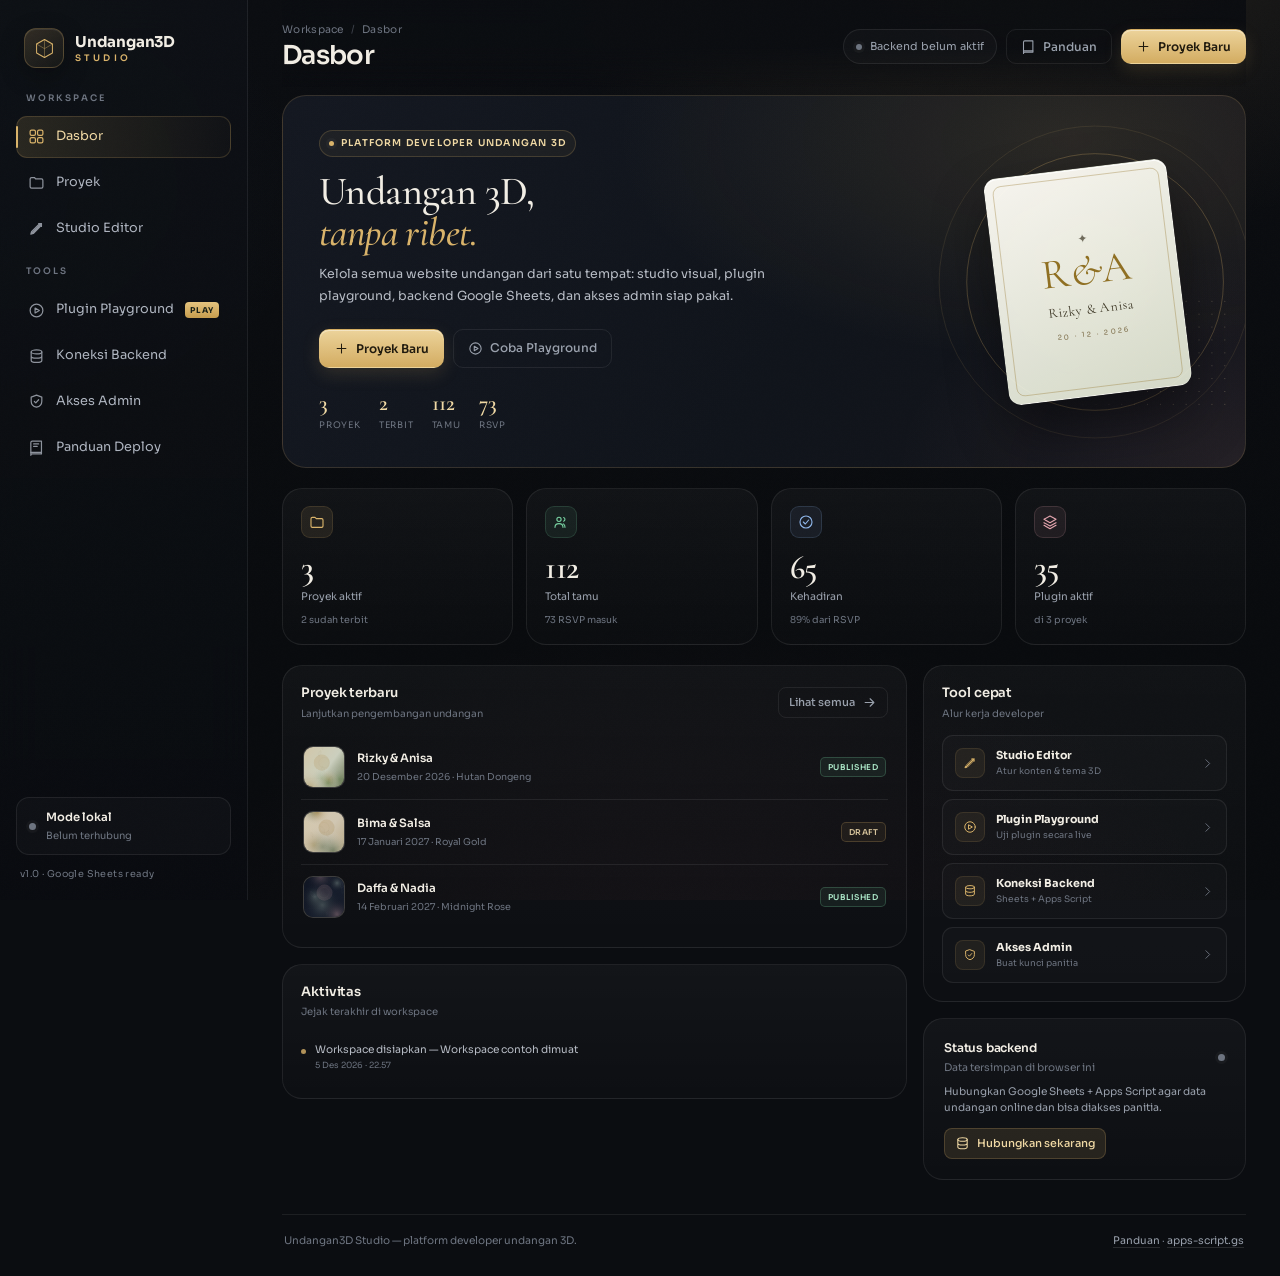
==== index.html @ 58009b36 "Add files via upload" ====
<!DOCTYPE html>
<html lang="id">
<head>
<meta charset="UTF-8">
<meta name="viewport" content="width=device-width,initial-scale=1">
<title>Undangan3D Studio — Platform Developer Undangan 3D</title>
<meta name="description" content="Platform CRUD website undangan 3D: studio editor, plugin playground, konektor Google Sheets + Apps Script, dan generator akses admin.">
<meta name="theme-color" content="#0b0d11">
<link rel="icon" href="data:image/svg+xml,<svg xmlns='http://www.w3.org/2000/svg' viewBox='0 0 100 100'><rect width='100' height='100' rx='24' fill='%230b0d11'/><path d='M50 18l26 15v34L50 82 24 67V33z' fill='none' stroke='%23d9b36a' stroke-width='3'/><path d='M50 18v64M24 33l26 16 26-16' fill='none' stroke='%23d9b36a' stroke-width='2' opacity='.6'/></svg>">
<link rel="preconnect" href="https://fonts.googleapis.com">
<link rel="preconnect" href="https://fonts.gstatic.com" crossorigin>
<link href="https://fonts.googleapis.com/css2?family=Sora:wght@300;400;500;600;700&family=Cormorant+Garamond:ital,wght@0,500;0,600;1,500&display=swap" rel="stylesheet">
<link rel="stylesheet" href="assets/platform.css">
</head>
<body>
<div class="grain" aria-hidden="true"></div>
<div class="shell">
  <aside class="sidebar" id="sidebar">
    <a class="brand" href="#/dashboard" aria-label="Undangan3D Studio">
      <span class="brand-mark">
        <svg viewBox="0 0 32 32" fill="none" aria-hidden="true">
          <path d="M16 3.5l11 6.3v12.4L16 28.5 5 22.2V9.8z" stroke="currentColor" stroke-width="1.4"/>
          <path d="M16 3.5v25M5 9.8l11 6.4 11-6.4" stroke="currentColor" stroke-width="1" opacity=".55"/>
        </svg>
      </span>
      <span class="brand-txt"><b>Undangan3D</b><small>STUDIO</small></span>
    </a>

    <nav class="nav" aria-label="Navigasi utama">
      <p class="nav-label">Workspace</p>
      <a class="nav-link" href="#/dashboard" data-nav="dashboard">
        <svg viewBox="0 0 24 24"><rect x="3" y="3" width="7.5" height="7.5" rx="2"/><rect x="13.5" y="3" width="7.5" height="7.5" rx="2"/><rect x="3" y="13.5" width="7.5" height="7.5" rx="2"/><rect x="13.5" y="13.5" width="7.5" height="7.5" rx="2"/></svg>
        <span>Dasbor</span>
      </a>
      <a class="nav-link" href="#/projects" data-nav="projects">
        <svg viewBox="0 0 24 24"><path d="M3 7a2 2 0 0 1 2-2h4l2 2h8a2 2 0 0 1 2 2v9a2 2 0 0 1-2 2H5a2 2 0 0 1-2-2z"/></svg>
        <span>Proyek</span>
      </a>
      <a class="nav-link" href="#/studio" data-nav="studio">
        <svg viewBox="0 0 24 24"><path d="M5 19L19 5M15 5h4v4M4 20l3.5-1 11-11-2.5-2.5-11 11z"/></svg>
        <span>Studio Editor</span>
      </a>

      <p class="nav-label">Tools</p>
      <a class="nav-link" href="#/playground" data-nav="playground">
        <svg viewBox="0 0 24 24"><circle cx="12" cy="12" r="9"/><path d="M10 8.5l6 3.5-6 3.5z"/></svg>
        <span>Plugin Playground</span>
        <em class="nav-badge">PLAY</em>
      </a>
      <a class="nav-link" href="#/connector" data-nav="connector">
        <svg viewBox="0 0 24 24"><ellipse cx="12" cy="5.5" rx="7.5" ry="2.8"/><path d="M4.5 5.5v6c0 1.6 3.4 2.8 7.5 2.8s7.5-1.2 7.5-2.8v-6M4.5 11.5v6c0 1.6 3.4 2.8 7.5 2.8s7.5-1.2 7.5-2.8v-6"/></svg>
        <span>Koneksi Backend</span>
      </a>
      <a class="nav-link" href="#/admins" data-nav="admins">
        <svg viewBox="0 0 24 24"><path d="M12 3l7.5 2.8v5.7c0 4.6-3.2 7.5-7.5 8.5-4.3-1-7.5-3.9-7.5-8.5V5.8z"/><path d="M9 12l2 2 4-4.5"/></svg>
        <span>Akses Admin</span>
      </a>
      <a class="nav-link" href="#/guide" data-nav="guide">
        <svg viewBox="0 0 24 24"><path d="M4 5a2 2 0 0 1 2-2h13v18H6a2 2 0 0 0-2 2z"/><path d="M4 19h15M8 7h7M8 10.5h5"/></svg>
        <span>Panduan Deploy</span>
      </a>
    </nav>

    <div class="sidebar-foot">
      <div class="backend-mini" id="backendMini">
        <span class="dot" id="backendDot"></span>
        <div><b id="backendMiniTitle">Mode lokal</b><small id="backendMiniSub">Belum terhubung</small></div>
      </div>
      <p class="foot-note">v1.0 · Google Sheets ready</p>
    </div>
  </aside>

  <div class="drawer-scrim" id="scrim" aria-hidden="true"></div>

  <main class="main">
    <header class="topbar">
      <div class="topbar-left">
        <button class="icon-btn menu-btn" id="menuBtn" aria-label="Buka menu">
          <svg viewBox="0 0 24 24"><path d="M4 7h16M4 12h16M4 17h16"/></svg>
        </button>
        <div>
          <div class="crumb"><span id="crumb">Workspace</span><span class="crumb-sep">/</span><span id="crumb2">Dasbor</span></div>
          <h1 id="pageTitle">Dasbor</h1>
        </div>
      </div>
      <div class="topbar-right">
        <a class="status-chip" id="backendChip" href="#/connector">
          <span class="dot"></span><span id="backendChipText">Backend belum aktif</span>
        </a>
        <button class="btn btn-ghost hide-sm" data-act="go-guide">
          <svg viewBox="0 0 24 24"><path d="M4 5a2 2 0 0 1 2-2h13v18H6a2 2 0 0 0-2 2z"/><path d="M4 19h15"/></svg>
          Panduan
        </button>
        <button class="btn btn-primary" data-act="new-project">
          <svg viewBox="0 0 24 24"><path d="M12 5v14M5 12h14"/></svg>
          Proyek Baru
        </button>
      </div>
    </header>

    <div id="view" class="view" aria-live="polite"></div>

    <footer class="main-foot">
      <span>Undangan3D Studio — platform developer undangan 3D.</span>
      <span><a href="#/guide">Panduan</a> · <a href="apps-script.gs" download>apps-script.gs</a></span>
    </footer>
  </main>
</div>

<div id="modalRoot"></div>
<div id="toastRoot" class="toast-root" aria-live="assertive"></div>
<input type="file" id="importFile" accept="application/json,.json" hidden>

<script src="assets/themes.js"></script>
<script src="assets/plugins.js"></script>
<script src="assets/seed.js"></script>
<script src="assets/store.js"></script>
<script src="assets/platform.js"></script>
</body>
</html>
---- assets/platform.css ----
/* Undangan3D Studio — antarmuka platform */
:root {
  --bg: #0b0d11;
  --bg-soft: #0e1116;
  --panel: #11141b;
  --panel-2: #151922;
  --panel-3: #1a1f29;
  --line: rgba(255, 255, 255, .075);
  --line-2: rgba(255, 255, 255, .14);
  --text: #f1ede4;
  --muted: #99a0ac;
  --muted-2: #6d7480;
  --gold: #d9b36a;
  --gold-2: #f0d9a4;
  --gold-soft: rgba(217, 179, 106, .12);
  --green: #77d0a0;
  --rose: #e3a3ad;
  --danger: #ef8484;
  --blue: #8db4e8;
  --radius: 20px;
  --sans: 'Sora', system-ui, -apple-system, 'Segoe UI', sans-serif;
  --serif: 'Cormorant Garamond', Georgia, 'Times New Roman', serif;
}
* { box-sizing: border-box; }
html { scroll-behavior: smooth; }
body {
  margin: 0; min-height: 100vh; background: var(--bg); color: var(--text);
  font-family: var(--sans); font-size: 13.5px; line-height: 1.55;
  -webkit-font-smoothing: antialiased; overflow-x: hidden;
}
body::before {
  content: ''; position: fixed; inset: 0; z-index: -2; pointer-events: none;
  background:
    radial-gradient(900px 520px at 82% -8%, rgba(217, 179, 106, .11), transparent 60%),
    radial-gradient(760px 480px at -8% 22%, rgba(94, 132, 178, .08), transparent 55%),
    radial-gradient(900px 620px at 55% 110%, rgba(154, 84, 104, .07), transparent 60%),
    linear-gradient(180deg, #0b0d11, #090b0e 70%);
}
.grain {
  position: fixed; inset: 0; z-index: 50; pointer-events: none; opacity: .032;
  background-image: url("data:image/svg+xml,%3Csvg xmlns='http://www.w3.org/2000/svg' width='140' height='140'%3E%3Cfilter id='n'%3E%3CfeTurbulence type='fractalNoise' baseFrequency='.85' numOctaves='3'/%3E%3C/filter%3E%3Crect width='140' height='140' filter='url(%23n)' opacity='.55'/%3E%3C/svg%3E");
  mix-blend-mode: overlay;
}
a { color: inherit; text-decoration: none; }
button, input, select, textarea { font-family: inherit; }
button { cursor: pointer; }
svg { width: 18px; height: 18px; fill: none; stroke: currentColor; stroke-width: 1.7; stroke-linecap: round; stroke-linejoin: round; flex: none; }
::selection { background: rgba(217, 179, 106, .28); }

/* ---------- Shell ---------- */
.shell { display: grid; grid-template-columns: 248px minmax(0, 1fr); min-height: 100vh; }
.sidebar {
  position: sticky; top: 0; height: 100vh; display: flex; flex-direction: column; gap: 22px;
  padding: 24px 16px 18px; border-right: 1px solid var(--line);
  background: linear-gradient(180deg, rgba(14, 17, 22, .86), rgba(10, 12, 16, .92));
  backdrop-filter: blur(22px); z-index: 45;
}
.brand { display: flex; align-items: center; gap: 11px; padding: 4px 8px 2px; }
.brand-mark {
  width: 40px; height: 40px; border-radius: 12px; display: grid; place-items: center; color: var(--gold);
  background: linear-gradient(145deg, rgba(217, 179, 106, .18), rgba(217, 179, 106, .04));
  border: 1px solid rgba(217, 179, 106, .26);
  box-shadow: inset 0 1px 0 rgba(255, 255, 255, .08), 0 8px 24px rgba(0, 0, 0, .28);
}
.brand-mark svg { width: 23px; height: 23px; }
.brand-txt { display: flex; flex-direction: column; line-height: 1; }
.brand-txt b { font-size: 15px; letter-spacing: -.2px; }
.brand-txt small { color: var(--gold); font-size: 9px; letter-spacing: 3.4px; margin-top: 5px; font-weight: 600; }
.nav { display: flex; flex-direction: column; gap: 4px; }
.nav-label { margin: 12px 10px 6px; font-size: 9px; letter-spacing: 2px; text-transform: uppercase; color: var(--muted-2); font-weight: 600; }
.nav-label:first-child { margin-top: 0; }
.nav-link {
  position: relative; display: flex; align-items: center; gap: 11px; padding: 10px 11px;
  border-radius: 11px; border: 1px solid transparent; color: #aeb4bf; font-size: 12.8px;
  transition: background .18s, color .18s, border-color .18s; white-space: nowrap;
}
.nav-link svg { width: 17px; height: 17px; opacity: .8; }
.nav-link:hover { background: rgba(255, 255, 255, .04); color: var(--text); }
.nav-link.active {
  background: linear-gradient(90deg, rgba(217, 179, 106, .14), rgba(217, 179, 106, .025));
  border-color: rgba(217, 179, 106, .18); color: var(--gold-2);
}
.nav-link.active::before {
  content: ''; position: absolute; left: -1px; top: 22%; height: 56%; width: 2px;
  background: var(--gold); border-radius: 2px;
}
.nav-link.active svg { opacity: 1; color: var(--gold); }
.nav-badge {
  margin-left: auto; font-style: normal; font-size: 8px; letter-spacing: 1.2px; font-weight: 700;
  color: #192016; background: linear-gradient(180deg, #e5c47e, #c69c4d); border-radius: 4px; padding: 2px 5px;
}
.sidebar-foot { margin-top: auto; display: flex; flex-direction: column; gap: 12px; }
.backend-mini {
  display: flex; align-items: center; gap: 10px; padding: 11px 12px; border-radius: 13px;
  border: 1px solid var(--line); background: rgba(255, 255, 255, .022);
}
.backend-mini b { display: block; font-size: 11.5px; font-weight: 600; }
.backend-mini small { display: block; color: var(--muted-2); font-size: 10px; margin-top: 1px; }
.dot { width: 7px; height: 7px; border-radius: 50%; background: var(--muted-2); box-shadow: 0 0 0 3px rgba(255, 255, 255, .03); flex: none; }
.dot.on { background: var(--green); box-shadow: 0 0 0 3px rgba(119, 208, 160, .12), 0 0 10px rgba(119, 208, 160, .5); }
.foot-note { margin: 0 4px; color: var(--muted-2); font-size: 9.5px; letter-spacing: .4px; }

.main { min-width: 0; padding: 0 34px; display: flex; flex-direction: column; }
.topbar {
  position: sticky; top: 0; z-index: 35; display: flex; align-items: center; justify-content: space-between; gap: 20px;
  padding: 22px 0 16px; background: linear-gradient(180deg, rgba(11, 13, 17, .92) 55%, rgba(11, 13, 17, 0));
  backdrop-filter: blur(14px); margin-bottom: 8px;
}
.topbar-left { display: flex; align-items: center; gap: 14px; min-width: 0; }
.crumb { display: flex; align-items: center; gap: 7px; color: var(--muted-2); font-size: 10.5px; letter-spacing: .3px; }
.crumb-sep { opacity: .5; }
.topbar h1 { margin: 3px 0 0; font-size: 26px; letter-spacing: -.7px; font-weight: 600; line-height: 1.15; }
.topbar-right { display: flex; align-items: center; gap: 9px; flex: none; }
.menu-btn { display: none !important; }
.view { width: 100%; max-width: 1440px; margin: 0 auto; flex: 1; animation: fadeUp .32s ease both; }
.main-foot {
  max-width: 1440px; width: 100%; margin: 34px auto 0; padding: 18px 2px 26px;
  display: flex; align-items: center; justify-content: space-between; gap: 14px;
  border-top: 1px solid var(--line); color: var(--muted-2); font-size: 10.5px;
}
.main-foot a { color: var(--muted); border-bottom: 1px solid rgba(255, 255, 255, .12); }
.main-foot a:hover { color: var(--gold); }
.drawer-scrim { display: none; }

/* ---------- Buttons & bits ---------- */
.btn {
  display: inline-flex; align-items: center; justify-content: center; gap: 7px;
  padding: 9px 14px; border-radius: 10px; border: 1px solid var(--line-2);
  background: rgba(255, 255, 255, .035); color: var(--text); font-size: 12px; font-weight: 500;
  transition: transform .16s, background .16s, border-color .16s, opacity .16s; white-space: nowrap;
}
.btn svg { width: 15px; height: 15px; }
.btn:hover { background: rgba(255, 255, 255, .07); border-color: rgba(255, 255, 255, .2); }
.btn:active { transform: translateY(1px); }
.btn:disabled { opacity: .5; pointer-events: none; }
.btn-primary {
  background: linear-gradient(180deg, #ecd39a, #d3ac61); color: #201a0e; border-color: transparent;
  font-weight: 600; box-shadow: 0 6px 18px rgba(211, 172, 97, .16), inset 0 1px 0 rgba(255, 255, 255, .4);
}
.btn-primary:hover { background: linear-gradient(180deg, #f4dfab, #ddb76c); border-color: transparent; }
.btn-ghost { background: transparent; border-color: var(--line); color: var(--muted); }
.btn-ghost:hover { color: var(--text); }
.btn-soft { background: var(--gold-soft); border-color: rgba(217, 179, 106, .22); color: var(--gold-2); }
.btn-soft:hover { background: rgba(217, 179, 106, .18); border-color: rgba(217, 179, 106, .35); }
.btn-danger { background: rgba(239, 132, 132, .08); border-color: rgba(239, 132, 132, .22); color: #f2a4a4; }
.btn-danger:hover { background: rgba(239, 132, 132, .15); }
.btn-sm { padding: 6px 10px; font-size: 11px; border-radius: 8px; }
.icon-btn {
  width: 34px; height: 34px; display: inline-grid; place-items: center; border-radius: 9px;
  background: rgba(255, 255, 255, .03); border: 1px solid var(--line); color: var(--muted); transition: .16s;
}
.icon-btn:hover { color: var(--text); background: rgba(255, 255, 255, .07); }
.icon-btn.danger:hover { color: var(--danger); border-color: rgba(239, 132, 132, .3); background: rgba(239, 132, 132, .08); }
.status-chip {
  display: inline-flex; align-items: center; gap: 8px; padding: 8px 12px; border-radius: 999px;
  border: 1px solid var(--line); background: rgba(255, 255, 255, .025); color: var(--muted); font-size: 11px;
}
.status-chip:hover { border-color: var(--line-2); color: var(--text); }
.status-chip .dot { width: 6px; height: 6px; }
.status-chip.on { color: #b9e7cf; border-color: rgba(119, 208, 160, .22); background: rgba(119, 208, 160, .06); }
.status-chip.on .dot { background: var(--green); box-shadow: 0 0 8px rgba(119, 208, 160, .6); }
.badge {
  display: inline-flex; align-items: center; gap: 4px; padding: 3px 7px; border-radius: 5px;
  font-size: 9px; font-weight: 600; letter-spacing: .5px; text-transform: uppercase;
  border: 1px solid var(--line); color: var(--muted); background: rgba(255, 255, 255, .025);
}
.badge.live { color: #a9e4c5; border-color: rgba(119, 208, 160, .24); background: rgba(119, 208, 160, .08); }
.badge.draft { color: #d6c39b; border-color: rgba(217, 179, 106, .22); background: rgba(217, 179, 106, .07); }
.badge.rose { color: #f0c2c9; border-color: rgba(227, 163, 173, .24); background: rgba(227, 163, 173, .08); }
.badge.demo { color: #b9cbe4; border-color: rgba(141, 180, 232, .22); background: rgba(141, 180, 232, .08); }
.chip {
  display: inline-flex; align-items: center; gap: 5px; padding: 4px 8px; border-radius: 6px;
  background: rgba(255, 255, 255, .035); border: 1px solid var(--line); color: var(--muted); font-size: 9.5px;
}
.chip svg { width: 11px; height: 11px; }
.chip.on { color: var(--gold-2); border-color: rgba(217, 179, 106, .2); background: rgba(217, 179, 106, .07); }
.muted { color: var(--muted); }
.tiny { font-size: 10.5px; }
.mono { font-family: ui-monospace, 'Cascadia Code', Consolas, monospace; }
.spacer { flex: 1; }

.card {
  background: linear-gradient(180deg, rgba(255, 255, 255, .034), rgba(255, 255, 255, .012));
  border: 1px solid var(--line); border-radius: var(--radius);
}
.card-pad { padding: 20px; }
.callout {
  display: flex; gap: 11px; padding: 13px 14px; border-radius: 12px; font-size: 11.5px; line-height: 1.6;
  border: 1px solid rgba(217, 179, 106, .16); background: rgba(217, 179, 106, .055); color: #cdbd9b;
}
.callout svg { width: 16px; height: 16px; color: var(--gold); margin-top: 1px; }
.callout.blue { border-color: rgba(141, 180, 232, .18); background: rgba(141, 180, 232, .06); color: #b9cbe4; }
.callout.blue svg { color: var(--blue); }
.callout.danger { border-color: rgba(239, 132, 132, .2); background: rgba(239, 132, 132, .06); color: #e8b5b5; }
.callout.danger svg { color: var(--danger); }
.sec-title { display: flex; align-items: center; justify-content: space-between; gap: 14px; margin: 0 0 14px; }
.sec-title h2 { margin: 0; font-size: 15px; letter-spacing: -.2px; font-weight: 600; }
.sec-title p { margin: 2px 0 0; color: var(--muted-2); font-size: 10.5px; }
.sec-title .btn { flex: none; }

/* ---------- Dashboard ---------- */
.dash { display: flex; flex-direction: column; gap: 20px; }
.hero {
  position: relative; overflow: hidden; border-radius: 24px; border: 1px solid rgba(217, 179, 106, .17);
  background:
    radial-gradient(700px 340px at 82% 12%, rgba(217, 179, 106, .13), transparent 65%),
    radial-gradient(500px 300px at 100% 100%, rgba(227, 163, 173, .08), transparent 70%),
    linear-gradient(120deg, #141821 0%, #10141b 55%, #13141a 100%);
  padding: 34px 36px; min-height: 240px; display: flex; align-items: center;
}
.hero-copy { position: relative; z-index: 3; max-width: 570px; }
.hero-kicker {
  display: inline-flex; align-items: center; gap: 7px; margin-bottom: 14px; padding: 5px 9px;
  border-radius: 999px; border: 1px solid rgba(217, 179, 106, .2); background: rgba(217, 179, 106, .06);
  color: var(--gold-2); font-size: 9.5px; letter-spacing: 1.2px; text-transform: uppercase; font-weight: 600;
}
.hero-kicker .dot { width: 5px; height: 5px; background: var(--gold); }
.hero h2 { margin: 0; font-family: var(--serif); font-weight: 500; font-size: 46px; line-height: 1.02; letter-spacing: -.6px; }
.hero h2 em { color: var(--gold); font-style: italic; }
.hero p { margin: 12px 0 0; max-width: 470px; color: #b7bcc5; font-size: 12.5px; line-height: 1.7; }
.hero-actions { display: flex; gap: 9px; margin-top: 22px; flex-wrap: wrap; }
.hero-stats { display: flex; gap: 18px; margin-top: 24px; flex-wrap: wrap; }
.hero-stat b { font-family: var(--serif); font-size: 22px; color: var(--gold-2); font-weight: 600; line-height: 1; }
.hero-stat span { display: block; color: var(--muted-2); font-size: 9px; letter-spacing: .8px; text-transform: uppercase; margin-top: 3px; }
.hero-art { position: absolute; right: 24px; top: 50%; transform: translateY(-50%); width: 390px; height: 300px; z-index: 1; }
.hero-card {
  position: absolute; right: 54px; top: 26px; width: 200px; height: 248px; border-radius: 14px;
  border: 1px solid rgba(255, 255, 255, .16); background: linear-gradient(160deg, rgba(255, 253, 247, .96), rgba(233, 238, 218, .9));
  box-shadow: 0 30px 60px rgba(0, 0, 0, .45), inset 0 1px 0 #fff; transform: rotate(-7deg);
  display: flex; flex-direction: column; align-items: center; justify-content: center; color: #3a3422; overflow: hidden;
}
.hero-card::before {
  content: ''; position: absolute; inset: 8px; border: 1px solid rgba(143, 111, 34, .35); border-radius: 9px;
}
.hero-card .hc-mono { font-family: var(--serif); font-size: 46px; line-height: 1; color: #8f6f22; }
.hero-card .hc-names { font-family: var(--serif); font-size: 15px; margin-top: 8px; letter-spacing: .5px; }
.hero-card .hc-date { font-size: 7.5px; letter-spacing: 2px; margin-top: 10px; text-transform: uppercase; color: #7a6a45; }
.hero-card .hc-leaf { font-size: 13px; margin-top: 6px; opacity: .7; }
.hero-ring {
  position: absolute; border-radius: 50%; border: 1px solid rgba(217, 179, 106, .3);
  width: 280px; height: 280px; right: 6px; top: 10px;
}
.hero-ring.r2 { width: 340px; height: 340px; right: -24px; top: -20px; border-color: rgba(217, 179, 106, .12); }
.hero-glow { position: absolute; width: 230px; height: 230px; border-radius: 50%; right: 40px; top: 20px; background: radial-gradient(circle, rgba(217, 179, 106, .22), transparent 65%); filter: blur(12px); }
.hero-dots { position: absolute; right: 0; bottom: 16px; width: 180px; height: 120px; opacity: .32; background-image: radial-gradient(rgba(255, 231, 180, .8) 1px, transparent 1px); background-size: 14px 14px; mask-image: linear-gradient(90deg, transparent, #000); }

.stat-grid { display: grid; grid-template-columns: repeat(4, minmax(0, 1fr)); gap: 13px; }
.stat-card { padding: 17px 18px; position: relative; overflow: hidden; }
.stat-icon { width: 32px; height: 32px; border-radius: 9px; display: grid; place-items: center; margin-bottom: 13px; background: rgba(217, 179, 106, .1); color: var(--gold); border: 1px solid rgba(217, 179, 106, .14); }
.stat-icon.green { background: rgba(119, 208, 160, .08); color: var(--green); border-color: rgba(119, 208, 160, .16); }
.stat-icon.rose { background: rgba(227, 163, 173, .08); color: var(--rose); border-color: rgba(227, 163, 173, .16); }
.stat-icon.blue { background: rgba(141, 180, 232, .08); color: var(--blue); border-color: rgba(141, 180, 232, .16); }
.stat-icon svg { width: 16px; height: 16px; }
.stat-value { font-family: var(--serif); font-size: 33px; font-weight: 600; line-height: 1; letter-spacing: -.5px; }
.stat-label { color: var(--muted); font-size: 10.5px; margin-top: 5px; }
.stat-sub { color: var(--muted-2); font-size: 9.5px; margin-top: 7px; display: flex; align-items: center; gap: 4px; }
.stat-sub b { color: var(--green); font-weight: 600; }
.dash-grid { display: grid; grid-template-columns: minmax(0, 1.55fr) minmax(0, .8fr); gap: 16px; align-items: start; }
.dash-col { display: flex; flex-direction: column; gap: 16px; min-width: 0; }
.panel-head { display: flex; align-items: center; justify-content: space-between; gap: 12px; padding: 17px 18px 0; }
.panel-head h3 { margin: 0; font-size: 13px; font-weight: 600; letter-spacing: -.1px; }
.panel-head p { margin: 2px 0 0; font-size: 10px; color: var(--muted-2); }
.panel-body { padding: 14px 18px 18px; }
.recent-list { display: flex; flex-direction: column; }
.recent-row { display: flex; align-items: center; gap: 12px; padding: 11px 2px; border-bottom: 1px solid var(--line); }
.recent-row:last-child { border-bottom: 0; }
.recent-thumb { width: 42px; height: 42px; border-radius: 10px; flex: none; background: var(--thumb, #222); position: relative; overflow: hidden; border: 1px solid rgba(255, 255, 255, .12); }
.recent-thumb img { width: 100%; height: 100%; object-fit: cover; opacity: .85; }
.recent-main { min-width: 0; flex: 1; }
.recent-main b { display: block; font-size: 11.5px; font-weight: 600; white-space: nowrap; overflow: hidden; text-overflow: ellipsis; }
.recent-main small { display: block; color: var(--muted-2); font-size: 9.5px; margin-top: 2px; }
.recent-meta { display: flex; align-items: center; gap: 7px; flex: none; }
.recent-meta .badge { font-size: 8px; }
.tool-list { display: flex; flex-direction: column; gap: 8px; }
.tool-item { display: flex; align-items: center; gap: 11px; padding: 11px 12px; border-radius: 11px; border: 1px solid var(--line); background: rgba(255, 255, 255, .018); transition: .16s; }
.tool-item:hover { background: rgba(255, 255, 255, .04); border-color: var(--line-2); transform: translateX(2px); }
.tool-icon { width: 30px; height: 30px; border-radius: 8px; display: grid; place-items: center; color: var(--gold); background: rgba(217, 179, 106, .08); border: 1px solid rgba(217, 179, 106, .12); }
.tool-icon svg { width: 14px; height: 14px; }
.tool-item div { flex: 1; min-width: 0; }
.tool-item b { display: block; font-size: 11px; }
.tool-item small { display: block; color: var(--muted-2); font-size: 9px; margin-top: 1px; }
.tool-item > svg { width: 13px; height: 13px; color: var(--muted-2); }
.activity { display: flex; flex-direction: column; gap: 0; }
.act-row { display: flex; gap: 9px; padding: 8px 0; border-bottom: 1px dashed var(--line); }
.act-row:last-child { border-bottom: 0; }
.act-dot { width: 5px; height: 5px; border-radius: 50%; background: var(--gold); margin-top: 7px; flex: none; opacity: .8; }
.act-row p { margin: 0; font-size: 10.5px; color: #b7bcc5; line-height: 1.45; }
.act-row time { display: block; color: var(--muted-2); font-size: 8.5px; margin-top: 2px; }

/* ---------- Projects ---------- */
.projects-head { display: flex; align-items: flex-end; justify-content: space-between; gap: 18px; margin-bottom: 18px; flex-wrap: wrap; }
.projects-head h2 { margin: 0; font-family: var(--serif); font-size: 30px; font-weight: 500; letter-spacing: -.3px; }
.projects-head p { margin: 3px 0 0; color: var(--muted); font-size: 11px; }
.projects-tools { display: flex; align-items: center; gap: 8px; flex-wrap: wrap; }
.search { position: relative; }
.search svg { position: absolute; left: 11px; top: 50%; transform: translateY(-50%); width: 14px; height: 14px; color: var(--muted-2); }
.search input { width: 210px; padding-left: 33px; }
.seg {
  display: inline-flex; padding: 3px; border-radius: 9px; border: 1px solid var(--line);
  background: rgba(255, 255, 255, .025); gap: 2px;
}
.seg button {
  padding: 6px 10px; border: 0; background: transparent; color: var(--muted); border-radius: 6px;
  font-size: 10px; font-weight: 500; transition: .15s;
}
.seg button:hover { color: var(--text); }
.seg button.active { background: rgba(255, 255, 255, .09); color: var(--text); box-shadow: 0 1px 4px rgba(0, 0, 0, .2); }
.projects-grid { display: grid; grid-template-columns: repeat(3, minmax(0, 1fr)); gap: 15px; }
.project-card { overflow: hidden; display: flex; flex-direction: column; transition: transform .2s, border-color .2s; }
.project-card:hover { transform: translateY(-3px); border-color: rgba(255, 255, 255, .15); }
.pc-visual { height: 152px; position: relative; overflow: hidden; background: var(--p-bg, #1a1d24); }
.pc-visual img { width: 100%; height: 100%; object-fit: cover; opacity: .82; transition: transform .5s; }
.project-card:hover .pc-visual img { transform: scale(1.04); }
.pc-visual::after {
  content: ''; position: absolute; inset: 0;
  background: linear-gradient(180deg, rgba(10, 12, 16, .05) 0%, rgba(10, 12, 16, .2) 55%, rgba(10, 12, 16, .78) 100%);
}
.pc-status { position: absolute; top: 11px; left: 11px; z-index: 2; backdrop-filter: blur(8px); }
.pc-theme { position: absolute; top: 11px; right: 11px; z-index: 2; display: flex; gap: 4px; }
.pc-theme span { width: 11px; height: 11px; border-radius: 50%; border: 1px solid rgba(255, 255, 255, .45); }
.pc-mono {
  position: absolute; z-index: 2; left: 16px; bottom: 13px; font-family: var(--serif); font-size: 26px;
  font-weight: 600; color: #fff8e8; letter-spacing: 1px; text-shadow: 0 2px 18px rgba(0, 0, 0, .6);
}
.pc-mono em { font-size: 16px; opacity: .7; margin: 0 3px; }
.pc-date { position: absolute; z-index: 2; right: 13px; bottom: 15px; font-size: 8.5px; letter-spacing: 1.4px; text-transform: uppercase; color: rgba(255, 248, 232, .8); }
.pc-body { padding: 14px 16px 15px; display: flex; flex-direction: column; gap: 11px; flex: 1; }
.pc-title { margin: 0; font-size: 13px; font-weight: 600; letter-spacing: -.1px; }
.pc-slug { display: block; margin-top: 2px; color: var(--muted-2); font-size: 9.5px; font-family: ui-monospace, Consolas, monospace; }
.pc-stats { display: flex; gap: 13px; padding: 9px 0; border-top: 1px solid var(--line); border-bottom: 1px solid var(--line); }
.pc-stat b { display: block; font-size: 12px; font-weight: 600; }
.pc-stat span { display: block; color: var(--muted-2); font-size: 8.5px; margin-top: 1px; }
.pc-plugins { display: flex; gap: 4px; flex-wrap: wrap; min-height: 20px; }
.pc-plugins .chip { font-size: 8.5px; padding: 3px 6px; }
.pc-actions { display: flex; align-items: center; gap: 5px; margin-top: auto; }
.pc-actions .btn { flex: 1; }
.empty-state { padding: 46px 24px; text-align: center; border: 1px dashed var(--line-2); border-radius: 18px; }
.empty-state .es-icon { width: 52px; height: 52px; border-radius: 15px; display: grid; place-items: center; margin: 0 auto 14px; background: rgba(217, 179, 106, .08); color: var(--gold); border: 1px solid rgba(217, 179, 106, .16); }
.empty-state .es-icon svg { width: 23px; height: 23px; }
.empty-state h3 { margin: 0 0 5px; font-size: 15px; }
.empty-state p { margin: 0 auto 16px; color: var(--muted); font-size: 11px; max-width: 380px; }

/* ---------- Studio ---------- */
.studio-head { display: flex; align-items: center; gap: 14px; margin-bottom: 16px; flex-wrap: wrap; }
.studio-head .sh-main { flex: 1; min-width: 220px; }
.studio-head h2 { margin: 0; font-family: var(--serif); font-size: 28px; font-weight: 500; line-height: 1.1; }
.studio-head p { margin: 3px 0 0; color: var(--muted); font-size: 10.5px; }
.studio-head .btn-group { display: flex; gap: 7px; flex-wrap: wrap; }
.studio-grid { display: grid; grid-template-columns: minmax(0, 1fr) 430px; gap: 18px; align-items: start; }
.studio-form { display: flex; flex-direction: column; gap: 14px; min-width: 0; }
.studio-side { position: sticky; top: 88px; display: flex; flex-direction: column; gap: 14px; }
.form-card { overflow: hidden; }
.fc-head { display: flex; align-items: center; gap: 11px; padding: 15px 18px; border-bottom: 1px solid var(--line); background: rgba(255, 255, 255, .015); }
.fc-num {
  width: 25px; height: 25px; border-radius: 7px; display: grid; place-items: center; flex: none;
  font-size: 10px; font-weight: 600; color: var(--gold); background: rgba(217, 179, 106, .08);
  border: 1px solid rgba(217, 179, 106, .16);
}
.fc-head h3 { margin: 0; font-size: 12.5px; font-weight: 600; }
.fc-head p { margin: 1px 0 0; font-size: 9.5px; color: var(--muted-2); }
.fc-head .chip { margin-left: auto; }
.fc-body { padding: 17px 18px 19px; display: flex; flex-direction: column; gap: 15px; }
.fgrid { display: grid; grid-template-columns: repeat(2, minmax(0, 1fr)); gap: 12px; }
.fgrid.three { grid-template-columns: repeat(3, minmax(0, 1fr)); }
.fgrid .full { grid-column: 1 / -1; }
.field { display: flex; flex-direction: column; gap: 5px; min-width: 0; }
.field > label { font-size: 9.5px; color: var(--muted); letter-spacing: .3px; display: flex; align-items: center; gap: 5px; }
.field > label b { color: var(--gold); font-weight: 500; font-size: 8px; }
.field .hint { font-size: 8.5px; color: var(--muted-2); }
.input, .select, .textarea {
  width: 100%; background: rgba(255, 255, 255, .032); border: 1px solid var(--line); border-radius: 9px;
  padding: 9px 11px; color: var(--text); font-size: 11.5px; outline: none; transition: border-color .15s, box-shadow .15s, background .15s;
  color-scheme: dark;
}
.input::placeholder, .textarea::placeholder { color: #5d646f; }
.input:hover, .select:hover, .textarea:hover { border-color: rgba(255, 255, 255, .13); }
.input:focus, .select:focus, .textarea:focus { border-color: rgba(217, 179, 106, .5); box-shadow: 0 0 0 3px rgba(217, 179, 106, .09); background: rgba(255, 255, 255, .045); }
.textarea { resize: vertical; min-height: 76px; line-height: 1.6; }
.select { appearance: none; background-image: url("data:image/svg+xml,%3Csvg xmlns='http://www.w3.org/2000/svg' width='12' height='12' fill='none' stroke='%2399a0ac' stroke-width='1.6'%3E%3Cpath d='M3 4.5L6 7.5l3-3'/%3E%3C/svg%3E"); background-repeat: no-repeat; background-position: right 10px center; padding-right: 28px; }
input[type="date"], input[type="time"] { min-height: 35px; }
.person { border: 1px solid var(--line); border-radius: 13px; padding: 13px; background: rgba(255, 255, 255, .016); }
.person-head { display: flex; align-items: center; gap: 10px; margin-bottom: 11px; }
.person-avatar { width: 38px; height: 38px; border-radius: 50%; overflow: hidden; flex: none; border: 1px solid rgba(217, 179, 106, .25); background: linear-gradient(145deg, #2a2e38, #1b1f27); display: grid; place-items: center; color: var(--gold); font-family: var(--serif); font-size: 16px; }
.person-avatar img { width: 100%; height: 100%; object-fit: cover; }
.person-head b { display: block; font-size: 11px; }
.person-head small { display: block; color: var(--muted-2); font-size: 9px; margin-top: 1px; }
.person-head .badge { margin-left: auto; }
.theme-grid { display: grid; grid-template-columns: repeat(5, minmax(0, 1fr)); gap: 8px; }
.theme-card {
  border: 1px solid var(--line); background: rgba(255, 255, 255, .018); border-radius: 11px; padding: 6px;
  text-align: left; transition: .16s; color: var(--text); position: relative;
}
.theme-card:hover { border-color: rgba(255, 255, 255, .2); transform: translateY(-1px); }
.theme-card.active { border-color: rgba(217, 179, 106, .6); box-shadow: 0 0 0 2px rgba(217, 179, 106, .12); }
.theme-swatch { height: 54px; border-radius: 7px; position: relative; overflow: hidden; border: 1px solid rgba(255, 255, 255, .1); }
.theme-swatch::before { content: ''; position: absolute; width: 44px; height: 44px; border-radius: 50%; border: 1px solid rgba(255, 255, 255, .5); left: 50%; top: 52%; transform: translate(-50%, -50%); }
.theme-swatch::after { content: ''; position: absolute; inset: auto 0 0; height: 50%; background: linear-gradient(transparent, rgba(0, 0, 0, .25)); }
.theme-card b { display: block; font-size: 8.5px; margin-top: 6px; font-weight: 600; white-space: nowrap; overflow: hidden; text-overflow: ellipsis; }
.theme-card small { display: block; font-size: 7.5px; color: var(--muted-2); white-space: nowrap; overflow: hidden; text-overflow: ellipsis; }
.switch { position: relative; display: inline-flex; width: 36px; height: 20px; flex: none; }
.switch input { position: absolute; opacity: 0; width: 0; height: 0; }
.switch span { position: absolute; inset: 0; border-radius: 999px; background: rgba(255, 255, 255, .12); transition: background .18s; cursor: pointer; }
.switch span::after { content: ''; position: absolute; width: 14px; height: 14px; border-radius: 50%; background: #c7cbd2; top: 3px; left: 3px; transition: transform .18s, background .18s; }
.switch input:checked + span { background: rgba(217, 179, 106, .65); }
.switch input:checked + span::after { transform: translateX(16px); background: #221b0e; }
.plugin-list { display: grid; grid-template-columns: repeat(2, minmax(0, 1fr)); gap: 8px; }
.plugin-row { display: flex; align-items: center; gap: 9px; border: 1px solid var(--line); border-radius: 10px; padding: 9px 10px; background: rgba(255, 255, 255, .015); }
.plugin-row .pi-icon { width: 26px; height: 26px; border-radius: 7px; display: grid; place-items: center; color: var(--gold); background: rgba(217, 179, 106, .07); border: 1px solid rgba(217, 179, 106, .12); flex: none; }
.plugin-row .pi-icon svg { width: 13px; height: 13px; }
.plugin-row div { min-width: 0; flex: 1; }
.plugin-row b { display: block; font-size: 10px; font-weight: 500; white-space: nowrap; overflow: hidden; text-overflow: ellipsis; }
.plugin-row small { display: block; font-size: 8px; color: var(--muted-2); margin-top: 1px; white-space: nowrap; overflow: hidden; text-overflow: ellipsis; }
.list-row { display: flex; gap: 8px; align-items: flex-start; }
.list-row .lr-main { flex: 1; display: grid; grid-template-columns: 80px 1fr; gap: 8px; min-width: 0; }
.list-row .lr-main .full { grid-column: 1 / -1; }
.list-add { align-self: flex-start; }
.gallery-grid { display: grid; grid-template-columns: repeat(2, minmax(0, 1fr)); gap: 10px; }
.gallery-item { border: 1px solid var(--line); border-radius: 10px; overflow: hidden; background: rgba(255, 255, 255, .02); }
.gallery-thumb { height: 82px; background: #171b22 center/cover no-repeat; position: relative; }
.gallery-thumb button { position: absolute; top: 5px; right: 5px; width: 22px; height: 22px; border-radius: 6px; border: 1px solid rgba(255, 255, 255, .2); background: rgba(10, 12, 16, .7); color: #fff; display: grid; place-items: center; }
.gallery-thumb button svg { width: 11px; height: 11px; }
.gallery-fields { padding: 7px; display: flex; flex-direction: column; gap: 5px; }
.gallery-fields .input { padding: 6px 8px; font-size: 9.5px; }
.preview-card { overflow: hidden; }
.preview-top { display: flex; align-items: center; gap: 8px; padding: 10px 12px; border-bottom: 1px solid var(--line); }
.preview-top .pt-title { flex: 1; min-width: 0; }
.preview-top b { display: block; font-size: 10.5px; }
.preview-top small { display: block; color: var(--muted-2); font-size: 8.5px; }
.preview-stage { padding: 14px; display: flex; justify-content: center; background: radial-gradient(600px 300px at 50% 0%, rgba(217, 179, 106, .07), transparent 65%), #0a0c10; min-height: 500px; }
.preview-stage iframe { width: 100%; height: 620px; border: 0; border-radius: 12px; background: #f6f3e9; box-shadow: 0 18px 50px rgba(0, 0, 0, .45); transition: width .25s; }
.preview-stage.mobile iframe { width: 390px; max-width: 100%; height: 700px; }
.preview-foot { display: flex; align-items: center; gap: 8px; padding: 10px 12px; border-top: 1px solid var(--line); color: var(--muted-2); font-size: 8.5px; }
.preview-foot .mono { overflow: hidden; text-overflow: ellipsis; white-space: nowrap; }
.publish-card { padding: 16px; display: flex; flex-direction: column; gap: 12px; }
.publish-row { display: flex; align-items: center; justify-content: space-between; gap: 10px; }
.publish-row b { display: block; font-size: 11px; }
.publish-row small { display: block; color: var(--muted-2); font-size: 9px; margin-top: 1px; }
.link-box { display: flex; gap: 6px; }
.link-box .input { font-size: 9.5px; font-family: ui-monospace, Consolas, monospace; }
.save-state { display: inline-flex; align-items: center; gap: 5px; font-size: 9.5px; color: var(--muted-2); }
.save-state.saved { color: var(--green); }
.save-state .dot { width: 5px; height: 5px; background: currentColor; }
.mini-actions { display: flex; gap: 6px; flex-wrap: wrap; }

/* ---------- Playground ---------- */
.pg-head { display: flex; align-items: center; justify-content: space-between; gap: 16px; margin-bottom: 16px; flex-wrap: wrap; }
.pg-head h2 { margin: 0; font-family: var(--serif); font-size: 30px; font-weight: 500; }
.pg-head p { margin: 2px 0 0; color: var(--muted); font-size: 10.5px; }
.pg-actions { display: flex; gap: 7px; flex-wrap: wrap; align-items: center; }
.pg-grid { display: grid; grid-template-columns: 370px minmax(0, 1fr); gap: 16px; align-items: start; }
.pg-left { display: flex; flex-direction: column; gap: 12px; min-width: 0; }
.pg-project { padding: 12px 13px; display: flex; flex-direction: column; gap: 7px; }
.pg-project label { font-size: 9px; color: var(--muted-2); letter-spacing: .5px; text-transform: uppercase; }
.pg-list { padding: 6px; display: flex; flex-direction: column; gap: 5px; max-height: 560px; overflow: auto; }
.pg-item { display: flex; align-items: center; gap: 10px; padding: 9px 10px; border-radius: 10px; border: 1px solid transparent; transition: .15s; }
.pg-item:hover { background: rgba(255, 255, 255, .035); border-color: var(--line); }
.pg-item.off { opacity: .55; }
.pg-item .pi-icon { width: 30px; height: 30px; border-radius: 8px; display: grid; place-items: center; color: var(--gold); background: rgba(217, 179, 106, .07); border: 1px solid rgba(217, 179, 106, .12); flex: none; }
.pg-item .pi-icon svg { width: 14px; height: 14px; }
.pg-item-main { flex: 1; min-width: 0; }
.pg-item-main b { display: block; font-size: 10.5px; font-weight: 500; }
.pg-item-main small { display: block; color: var(--muted-2); font-size: 8px; margin-top: 1px; white-space: nowrap; overflow: hidden; text-overflow: ellipsis; }
.pg-item-actions { display: flex; align-items: center; gap: 5px; flex: none; }
.pg-play { width: 24px; height: 24px; border-radius: 6px; border: 1px solid var(--line); background: rgba(255, 255, 255, .03); color: var(--muted); display: grid; place-items: center; padding: 0; }
.pg-play:hover { color: var(--gold); border-color: rgba(217, 179, 106, .3); background: rgba(217, 179, 106, .08); }
.pg-play svg { width: 11px; height: 11px; }
.pg-console { border-radius: 12px; border: 1px solid var(--line); background: #080a0e; overflow: hidden; }
.pg-console-head { display: flex; align-items: center; gap: 7px; padding: 8px 11px; border-bottom: 1px solid var(--line); color: var(--muted-2); font-size: 8.5px; letter-spacing: 1px; text-transform: uppercase; }
.pg-console-head .dot { background: var(--green); width: 5px; height: 5px; box-shadow: 0 0 6px rgba(119, 208, 160, .7); }
.pg-log { padding: 9px 11px; height: 130px; overflow: auto; font-family: ui-monospace, Consolas, monospace; font-size: 9.5px; line-height: 1.7; }
.pg-log div { color: #8d95a2; }
.pg-log time { color: #565e6b; margin-right: 7px; }
.pg-log .ok { color: #8fd7ae; }
.pg-log .warn { color: #ddc086; }
.pg-log .err { color: #e79a9a; }
.pg-preview { overflow: hidden; }
.pg-preview-top { display: flex; align-items: center; gap: 9px; padding: 10px 13px; border-bottom: 1px solid var(--line); }
.pg-preview-top b { font-size: 10.5px; }
.pg-preview-top small { color: var(--muted-2); font-size: 8.5px; }
.pg-frame-stage { padding: 14px; background: radial-gradient(700px 320px at 50% 0%, rgba(217, 179, 106, .06), transparent 65%), #0a0c10; }
.pg-frame-stage iframe { width: 100%; height: 720px; border: 0; border-radius: 13px; background: #f6f3e9; box-shadow: 0 20px 60px rgba(0, 0, 0, .45); }

/* ---------- Connector ---------- */
.conn-head { display: flex; align-items: flex-start; justify-content: space-between; gap: 16px; margin-bottom: 16px; flex-wrap: wrap; }
.conn-head h2 { margin: 0; font-family: var(--serif); font-size: 30px; font-weight: 500; }
.conn-head p { margin: 2px 0 0; color: var(--muted); font-size: 10.5px; max-width: 660px; }
.conn-grid { display: grid; grid-template-columns: minmax(0, 1.05fr) minmax(0, .95fr); gap: 14px; align-items: start; }
.conn-card { padding: 18px; display: flex; flex-direction: column; gap: 13px; }
.conn-card h3 { margin: 0; font-size: 13px; display: flex; align-items: center; gap: 8px; }
.conn-card h3 svg { width: 15px; height: 15px; color: var(--gold); }
.conn-card > p { margin: -4px 0 0; color: var(--muted-2); font-size: 10px; line-height: 1.6; }
.conn-actions { display: flex; gap: 7px; flex-wrap: wrap; }
.sync-row { display: flex; gap: 7px; flex-wrap: wrap; align-items: center; }
.sync-row .select { flex: 1; min-width: 150px; }
.sync-log { border: 1px solid var(--line); border-radius: 9px; background: rgba(0, 0, 0, .18); padding: 8px 10px; font-family: ui-monospace, Consolas, monospace; font-size: 9px; color: var(--muted-2); min-height: 36px; max-height: 100px; overflow: auto; }
.sync-log div { padding: 2px 0; }
.sync-log .ok { color: var(--green); }
.sync-log .err { color: var(--danger); }
.guest-section { margin-top: 14px; }
.guest-card { padding: 18px; }
.guest-toolbar { display: flex; align-items: center; gap: 8px; flex-wrap: wrap; margin-bottom: 12px; }
.guest-toolbar .spacer { flex: 1; }
.guest-forms { display: grid; grid-template-columns: minmax(0, 1fr) minmax(0, 1.2fr); gap: 12px; margin-bottom: 15px; }
.guest-form { border: 1px solid var(--line); border-radius: 12px; padding: 12px; display: flex; flex-direction: column; gap: 8px; background: rgba(255, 255, 255, .014); }
.guest-form h4 { margin: 0; font-size: 10.5px; display: flex; align-items: center; gap: 6px; }
.guest-form h4 svg { width: 13px; height: 13px; color: var(--gold); }
.guest-form .row { display: flex; gap: 7px; }
.guest-form .input { font-size: 10.5px; padding: 8px 10px; }
.guest-form .textarea { min-height: 58px; font-size: 10px; }
.guest-form .btn { align-self: flex-start; }
.table-wrap { overflow: auto; border: 1px solid var(--line); border-radius: 12px; }
table.data { width: 100%; border-collapse: collapse; min-width: 640px; }
table.data th {
  text-align: left; padding: 9px 12px; font-size: 8.5px; font-weight: 600; letter-spacing: 1px;
  text-transform: uppercase; color: var(--muted-2); background: rgba(255, 255, 255, .025); border-bottom: 1px solid var(--line);
  white-space: nowrap;
}
table.data td { padding: 9px 12px; font-size: 10.5px; border-bottom: 1px solid var(--line); vertical-align: middle; }
table.data tr:last-child td { border-bottom: 0; }
table.data tr:hover td { background: rgba(255, 255, 255, .015); }
table.data .actions { display: flex; gap: 4px; }
table.data .icon-btn { width: 25px; height: 25px; border-radius: 6px; }
table.data .icon-btn svg { width: 11px; height: 11px; }
.code-chip {
  display: inline-flex; align-items: center; gap: 5px; padding: 3px 7px; border-radius: 5px;
  background: rgba(255, 255, 255, .05); border: 1px solid var(--line); font-family: ui-monospace, Consolas, monospace;
  font-size: 9px; color: var(--gold-2); white-space: nowrap;
}
.mode-pill { display: inline-flex; align-items: center; gap: 5px; padding: 4px 8px; border-radius: 999px; font-size: 8.5px; border: 1px solid var(--line); color: var(--muted); }
.mode-pill.live { color: #a9e4c5; border-color: rgba(119, 208, 160, .2); background: rgba(119, 208, 160, .06); }
.mode-pill.demo { color: #b9cbe4; border-color: rgba(141, 180, 232, .2); background: rgba(141, 180, 232, .06); }
.guest-note { display: flex; gap: 8px; align-items: flex-start; color: var(--muted-2); font-size: 9.5px; line-height: 1.6; }

/* ---------- Admins ---------- */
.admins-head { margin-bottom: 16px; }
.admins-head h2 { margin: 0; font-family: var(--serif); font-size: 30px; font-weight: 500; }
.admins-head p { margin: 2px 0 0; color: var(--muted); font-size: 10.5px; }
.admins-grid { display: grid; grid-template-columns: minmax(0, .9fr) minmax(0, 1.1fr); gap: 14px; align-items: start; }
.admin-card { padding: 18px; display: flex; flex-direction: column; gap: 12px; min-width: 0; }
.admin-card h3 { margin: 0; font-size: 13px; }
.admin-form { display: flex; flex-direction: column; gap: 9px; }
.admin-list { display: flex; flex-direction: column; gap: 8px; }
.admin-row { display: flex; align-items: center; gap: 10px; padding: 10px 11px; border: 1px solid var(--line); border-radius: 10px; background: rgba(255, 255, 255, .016); }
.admin-avatar { width: 31px; height: 31px; border-radius: 50%; display: grid; place-items: center; flex: none; background: rgba(217, 179, 106, .08); border: 1px solid rgba(217, 179, 106, .16); color: var(--gold); font-size: 10px; font-weight: 600; }
.admin-row-main { flex: 1; min-width: 0; }
.admin-row-main b { display: block; font-size: 10.5px; }
.admin-row-main small { display: block; color: var(--muted-2); font-size: 8.5px; margin-top: 1px; }
.admin-row .code-chip { max-width: 130px; overflow: hidden; }
.key-reveal { letter-spacing: 1px; }
.steps { display: flex; flex-direction: column; gap: 11px; }
.step { display: flex; gap: 14px; padding: 16px 18px; border: 1px solid var(--line); border-radius: 14px; background: rgba(255, 255, 255, .016); }
.step-num { width: 28px; height: 28px; border-radius: 50%; flex: none; display: grid; place-items: center; font-size: 10px; font-weight: 600; color: #201a0e; background: linear-gradient(180deg, #e8cf96, #cfa85e); }
.step-body { min-width: 0; flex: 1; }
.step-body h4 { margin: 3px 0 4px; font-size: 12px; }
.step-body p { margin: 0; color: var(--muted); font-size: 10.5px; line-height: 1.65; }
.step-body p + p { margin-top: 6px; }
.step-body .code { margin-top: 9px; }
.code {
  position: relative; background: #080a0e; border: 1px solid var(--line); border-radius: 9px;
  padding: 9px 11px; font-family: ui-monospace, Consolas, monospace; font-size: 9.5px; color: #c4cbd5;
  overflow: auto; line-height: 1.65; white-space: pre;
}
.code .copy-mini { position: absolute; top: 5px; right: 5px; }
.guide-grid { display: grid; grid-template-columns: minmax(0, 1.35fr) minmax(0, .65fr); gap: 14px; align-items: start; }
.schema-list { display: flex; flex-direction: column; gap: 7px; }
.schema-row { border: 1px solid var(--line); border-radius: 9px; padding: 8px 10px; background: rgba(255, 255, 255, .014); }
.schema-row b { display: block; font-size: 10px; color: var(--gold-2); }
.schema-row span { display: block; margin-top: 2px; font-size: 8.5px; color: var(--muted-2); font-family: ui-monospace, Consolas, monospace; line-height: 1.5; }

/* ---------- Modal & toast ---------- */
.modal-root { position: fixed; inset: 0; z-index: 100; display: none; }
.modal-root.open { display: block; }
.modal-overlay { position: absolute; inset: 0; background: rgba(4, 6, 10, .72); backdrop-filter: blur(7px); animation: fadeIn .18s ease; }
.modal {
  position: absolute; left: 50%; top: 50%; transform: translate(-50%, -50%); width: min(calc(100% - 32px), 560px);
  max-height: calc(100vh - 40px); overflow: auto; background: linear-gradient(180deg, #141821, #0f1218);
  border: 1px solid var(--line-2); border-radius: 20px; box-shadow: 0 40px 100px rgba(0, 0, 0, .6);
  animation: modalIn .22s cubic-bezier(.2, .8, .2, 1);
}
.modal.wide { width: min(calc(100% - 32px), 920px); }
.modal-head { display: flex; align-items: flex-start; gap: 12px; padding: 20px 22px 14px; border-bottom: 1px solid var(--line); }
.modal-head h3 { margin: 0; font-size: 16px; font-weight: 600; letter-spacing: -.2px; }
.modal-head p { margin: 3px 0 0; color: var(--muted); font-size: 10.5px; line-height: 1.6; }
.modal-head .icon-btn { margin-left: auto; flex: none; }
.modal-body { padding: 18px 22px; display: flex; flex-direction: column; gap: 14px; }
.modal-foot { display: flex; justify-content: flex-end; gap: 8px; padding: 14px 22px 20px; }
.form-msg { font-size: 10.5px; color: var(--danger); min-height: 0; }
.form-msg:empty { display: none; }
.export-summary { display: grid; grid-template-columns: repeat(3, 1fr); gap: 8px; }
.export-stat { border: 1px solid var(--line); border-radius: 9px; padding: 9px 10px; background: rgba(255, 255, 255, .02); }
.export-stat b { display: block; font-size: 13px; font-family: var(--serif); }
.export-stat span { display: block; color: var(--muted-2); font-size: 8.5px; margin-top: 1px; }
.toast-root { position: fixed; right: 20px; bottom: 20px; z-index: 120; display: flex; flex-direction: column; gap: 8px; pointer-events: none; }
.toast {
  display: flex; align-items: flex-start; gap: 9px; min-width: 240px; max-width: 360px; padding: 11px 13px;
  border-radius: 11px; border: 1px solid var(--line-2); background: rgba(20, 24, 33, .96);
  box-shadow: 0 16px 40px rgba(0, 0, 0, .45); font-size: 11px; line-height: 1.5;
  animation: toastIn .24s ease; backdrop-filter: blur(12px); pointer-events: auto;
}
.toast.out { animation: toastOut .2s ease forwards; }
.toast .ti { width: 20px; height: 20px; border-radius: 6px; display: grid; place-items: center; flex: none; background: rgba(119, 208, 160, .1); color: var(--green); margin-top: 1px; }
.toast .ti svg { width: 12px; height: 12px; }
.toast.error .ti { background: rgba(239, 132, 132, .1); color: var(--danger); }
.toast.info .ti { background: rgba(141, 180, 232, .1); color: var(--blue); }
.toast b { display: block; font-size: 10.5px; margin-bottom: 1px; }
.toast span { color: var(--muted); font-size: 9.5px; }
.loading-bar { height: 3px; border-radius: 3px; background: rgba(255, 255, 255, .07); overflow: hidden; }
.loading-bar i { display: block; width: 40%; height: 100%; background: linear-gradient(90deg, transparent, var(--gold), transparent); animation: slide 1.1s infinite; }
.spin { animation: spin .9s linear infinite; }
.skeleton { background: linear-gradient(90deg, rgba(255, 255, 255, .04), rgba(255, 255, 255, .08), rgba(255, 255, 255, .04)); background-size: 200% 100%; animation: shimmer 1.2s infinite; border-radius: 7px; }

/* ---------- Responsive ---------- */
@media (max-width: 1320px) {
  .studio-grid { grid-template-columns: minmax(0, 1fr) 390px; }
  .hero h2 { font-size: 40px; }
  .hero-art { right: 0; transform: translateY(-50%) scale(.92); }
}
@media (max-width: 1180px) {
  .projects-grid { grid-template-columns: repeat(2, minmax(0, 1fr)); }
  .dash-grid { grid-template-columns: 1fr; }
  .pg-grid { grid-template-columns: 340px minmax(0, 1fr); }
  .conn-grid { grid-template-columns: 1fr; }
  .admins-grid { grid-template-columns: 1fr; }
  .guide-grid { grid-template-columns: 1fr; }
  .hero-art { display: none; }
  .hero-copy { max-width: none; }
}
@media (max-width: 1100px) {
  .studio-grid { grid-template-columns: 1fr; }
  .studio-side { position: static; display: grid; grid-template-columns: 1fr 1fr; align-items: start; }
  .preview-stage iframe { height: 560px; }
  .preview-stage.mobile iframe { height: 640px; }
}
@media (max-width: 1024px) {
  .shell { grid-template-columns: 1fr; }
  .sidebar {
    position: fixed; left: 0; top: 0; width: 262px; transform: translateX(-102%);
    transition: transform .24s cubic-bezier(.2, .8, .2, 1); box-shadow: 30px 0 70px rgba(0, 0, 0, .5);
  }
  body.drawer-open .sidebar { transform: none; }
  body.drawer-open .drawer-scrim { display: block; position: fixed; inset: 0; z-index: 40; background: rgba(4, 6, 10, .6); backdrop-filter: blur(3px); }
  .menu-btn { display: inline-grid !important; }
  .main { padding: 0 22px; }
  .pg-grid { grid-template-columns: 1fr; }
  .pg-list { max-height: none; display: grid; grid-template-columns: repeat(2, 1fr); }
  .pg-console { order: 3; }
  .studio-side { grid-template-columns: 1fr; }
}
@media (max-width: 820px) {
  .stat-grid { grid-template-columns: repeat(2, minmax(0, 1fr)); }
  .projects-grid { grid-template-columns: 1fr; }
  .hero { padding: 26px 22px; min-height: 0; }
  .hero h2 { font-size: 34px; }
  .hero p { font-size: 11.5px; }
  .theme-grid { grid-template-columns: repeat(3, minmax(0, 1fr)); }
  .plugin-list { grid-template-columns: 1fr; }
  .guest-forms { grid-template-columns: 1fr; }
  .pg-list { grid-template-columns: 1fr; }
  .topbar-right .status-chip { display: none; }
  .main-foot { flex-direction: column; align-items: flex-start; gap: 7px; }
}
@media (max-width: 620px) {
  .main { padding: 0 14px; }
  .topbar { padding: 15px 0 12px; }
  .topbar h1 { font-size: 20px; }
  .topbar-right { gap: 5px; }
  .hide-sm { display: none !important; }
  .btn { padding: 8px 11px; font-size: 11px; }
  .topbar-right .btn-primary { padding: 8px 10px; }
  .hero h2 { font-size: 29px; }
  .hero-stats { gap: 14px; }
  .stat-card { padding: 14px; }
  .stat-value { font-size: 27px; }
  .projects-head h2, .pg-head h2, .conn-head h2, .admins-head h2 { font-size: 25px; }
  .projects-tools { width: 100%; }
  .search { flex: 1; }
  .search input { width: 100%; }
  .fgrid, .fgrid.three { grid-template-columns: 1fr; }
  .theme-grid { grid-template-columns: repeat(2, minmax(0, 1fr)); }
  .studio-side { grid-template-columns: 1fr; }
  .preview-stage { padding: 8px; }
  .preview-stage iframe { height: 520px; }
  .preview-stage.mobile iframe { height: 620px; }
  .preview-stage.device-desktop iframe { width: 100%; }
  .guest-toolbar { gap: 5px; }
  .modal { width: calc(100% - 20px); max-height: calc(100vh - 20px); border-radius: 16px; }
  .modal-head, .modal-body { padding-left: 16px; padding-right: 16px; }
  .modal-foot { padding: 12px 16px 16px; }
  .toast-root { left: 12px; right: 12px; bottom: 12px; }
  .toast { max-width: none; }
  .export-summary { grid-template-columns: 1fr; }
  .studio-head .btn-group { width: 100%; }
  .studio-head .btn-group .btn { flex: 1; }
  .admin-row { flex-wrap: wrap; row-gap: 8px; }
  .admin-row-main { flex: 1 1 calc(100% - 45px); }
  .admin-row .code-chip { flex: 1 1 auto; max-width: none; }
}

/* ---------- Animations ---------- */
@keyframes fadeUp { from { opacity: 0; transform: translateY(7px); } to { opacity: 1; transform: none; } }
@keyframes fadeIn { from { opacity: 0; } to { opacity: 1; } }
@keyframes modalIn { from { opacity: 0; transform: translate(-50%, -47%) scale(.985); } to { opacity: 1; transform: translate(-50%, -50%) scale(1); } }
@keyframes toastIn { from { opacity: 0; transform: translateY(8px); } to { opacity: 1; transform: none; } }
@keyframes toastOut { to { opacity: 0; transform: translateY(6px); } }
@keyframes spin { to { transform: rotate(360deg); } }
@keyframes slide { from { transform: translateX(-100%); } to { transform: translateX(350%); } }
@keyframes shimmer { from { background-position: 200% 0; } to { background-position: -200% 0; } }
@media (prefers-reduced-motion: reduce) {
  *, *::before, *::after { animation-duration: .01ms !important; transition-duration: .01ms !important; scroll-behavior: auto !important; }
}
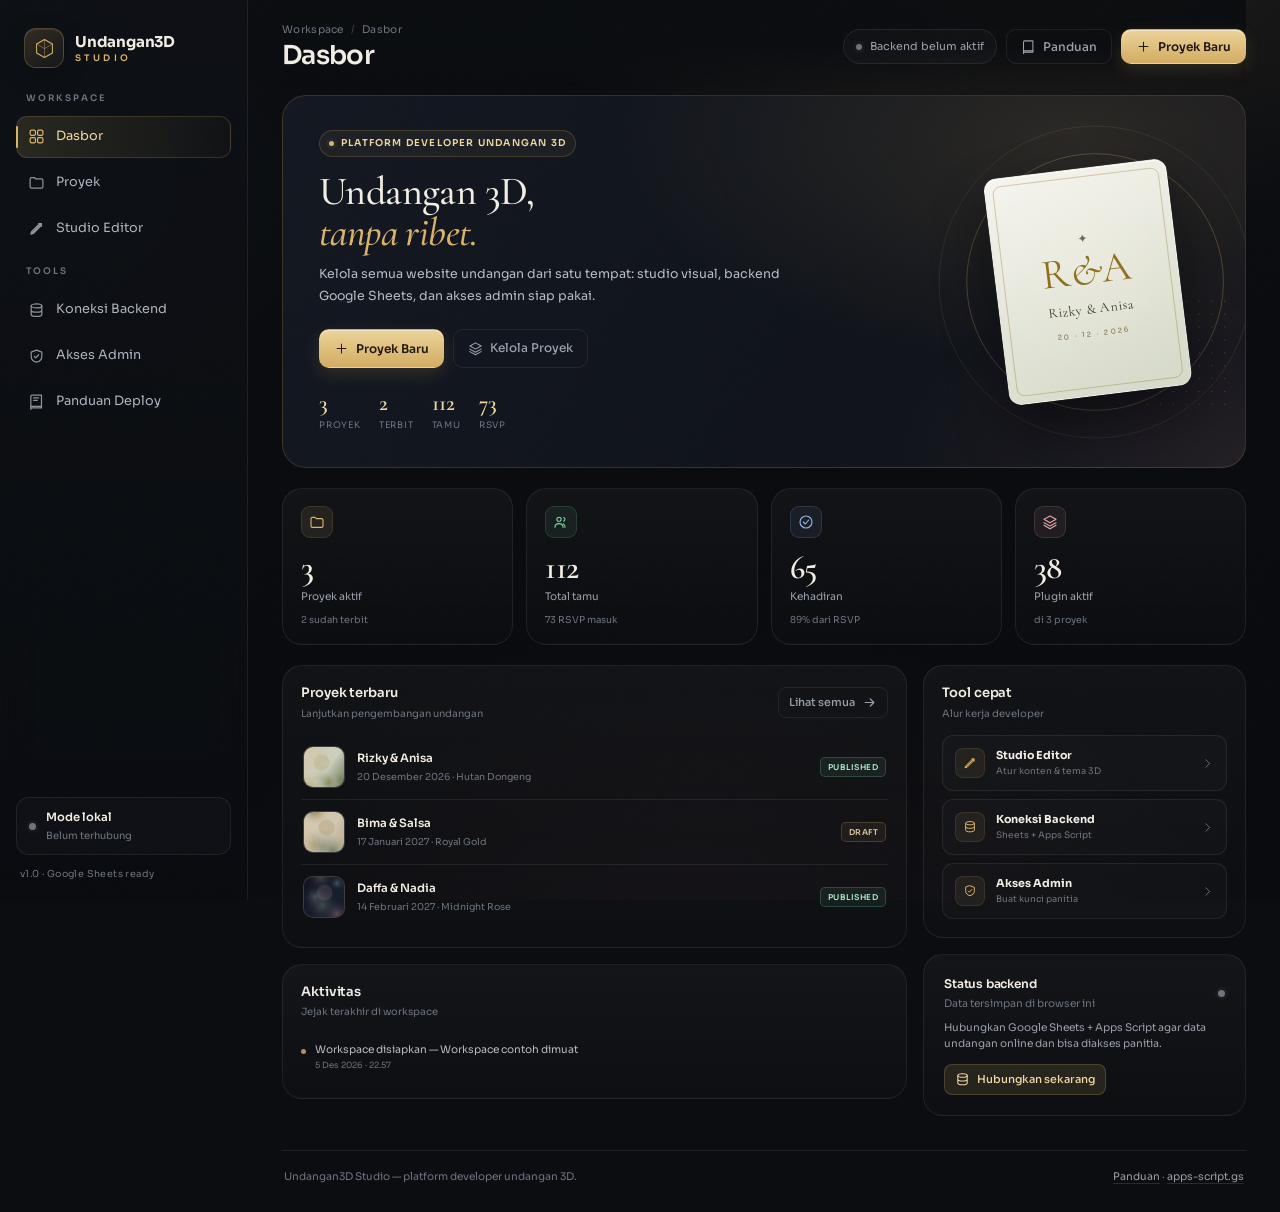
==== commit 9c0cdc1d: "Add files via upload" ====
--- a/index.html
+++ b/index.html
@@ -4,7 +4,7 @@
 <meta charset="UTF-8">
 <meta name="viewport" content="width=device-width,initial-scale=1">
 <title>Undangan3D Studio — Platform Developer Undangan 3D</title>
-<meta name="description" content="Platform CRUD website undangan 3D: studio editor, plugin playground, konektor Google Sheets + Apps Script, dan generator akses admin.">
+<meta name="description" content="Platform CRUD website undangan 3D: studio editor, tema &amp; panggung 3D, konektor Google Sheets + Apps Script, dan generator akses admin.">
 <meta name="theme-color" content="#0b0d11">
 <link rel="icon" href="data:image/svg+xml,<svg xmlns='http://www.w3.org/2000/svg' viewBox='0 0 100 100'><rect width='100' height='100' rx='24' fill='%230b0d11'/><path d='M50 18l26 15v34L50 82 24 67V33z' fill='none' stroke='%23d9b36a' stroke-width='3'/><path d='M50 18v64M24 33l26 16 26-16' fill='none' stroke='%23d9b36a' stroke-width='2' opacity='.6'/></svg>">
 <link rel="preconnect" href="https://fonts.googleapis.com">
@@ -42,11 +42,6 @@
       </a>
 
       <p class="nav-label">Tools</p>
-      <a class="nav-link" href="#/playground" data-nav="playground">
-        <svg viewBox="0 0 24 24"><circle cx="12" cy="12" r="9"/><path d="M10 8.5l6 3.5-6 3.5z"/></svg>
-        <span>Plugin Playground</span>
-        <em class="nav-badge">PLAY</em>
-      </a>
       <a class="nav-link" href="#/connector" data-nav="connector">
         <svg viewBox="0 0 24 24"><ellipse cx="12" cy="5.5" rx="7.5" ry="2.8"/><path d="M4.5 5.5v6c0 1.6 3.4 2.8 7.5 2.8s7.5-1.2 7.5-2.8v-6M4.5 11.5v6c0 1.6 3.4 2.8 7.5 2.8s7.5-1.2 7.5-2.8v-6"/></svg>
         <span>Koneksi Backend</span>
--- a/assets/platform.css
+++ b/assets/platform.css
@@ -392,11 +392,151 @@
 }
 .theme-card:hover { border-color: rgba(255, 255, 255, .2); transform: translateY(-1px); }
 .theme-card.active { border-color: rgba(217, 179, 106, .6); box-shadow: 0 0 0 2px rgba(217, 179, 106, .12); }
-.theme-swatch { height: 54px; border-radius: 7px; position: relative; overflow: hidden; border: 1px solid rgba(255, 255, 255, .1); }
-.theme-swatch::before { content: ''; position: absolute; width: 44px; height: 44px; border-radius: 50%; border: 1px solid rgba(255, 255, 255, .5); left: 50%; top: 52%; transform: translate(-50%, -50%); }
-.theme-swatch::after { content: ''; position: absolute; inset: auto 0 0; height: 50%; background: linear-gradient(transparent, rgba(0, 0, 0, .25)); }
-.theme-card b { display: block; font-size: 8.5px; margin-top: 6px; font-weight: 600; white-space: nowrap; overflow: hidden; text-overflow: ellipsis; }
-.theme-card small { display: block; font-size: 7.5px; color: var(--muted-2); white-space: nowrap; overflow: hidden; text-overflow: ellipsis; }
+.theme-swatch {
+  display: block; height: 58px; border-radius: 7px; position: relative; overflow: hidden;
+  border: 1px solid rgba(255, 255, 255, .1);
+  background: linear-gradient(180deg, var(--sky, #58604a) 0%, var(--bgc, #333) 58%, var(--bgc, #333) 100%);
+}
+.theme-swatch::before, .theme-swatch::after { content: none; }
+.ts-sun {
+  position: absolute; top: 11%; right: 13%; width: 18px; height: 18px; border-radius: 50%;
+  background: radial-gradient(circle, var(--gold, #d9b36a) 0%, color-mix(in srgb, var(--gold, #d9b36a) 42%, transparent) 46%, transparent 72%);
+}
+.ts-hill {
+  position: absolute; inset: auto -8% -8% -8%; height: 44%; background: var(--ground, #4a5a3a);
+  border-radius: 52% 48% 0 0 / 100% 100% 0 0; opacity: .92;
+}
+.ts-hill::after {
+  content: ''; position: absolute; left: 46%; right: -8%; bottom: 32%; height: 34%;
+  background: var(--ground, #4a5a3a); filter: brightness(1.12);
+  border-radius: 50% 50% 0 0;
+}
+.ts-arc {
+  position: absolute; left: 50%; bottom: 16%; transform: translateX(-50%);
+  width: 38px; height: 32px; border: 1px solid var(--gold, #d9b36a); border-bottom: 0;
+  border-radius: 50% 50% 0 0; opacity: .85;
+}
+.ts-check {
+  position: absolute; top: 6px; left: 6px; width: 18px; height: 18px; border-radius: 50%;
+  display: none; place-items: center; background: var(--gold); color: #1a1408; z-index: 3;
+  box-shadow: 0 2px 8px rgba(0, 0, 0, .35);
+}
+.ts-check svg { width: 11px; height: 11px; stroke-width: 2.8; }
+.theme-card.active .ts-check, .stage-card.active .ts-check { display: grid; }
+.theme-card b { display: block; font-size: 10px; margin-top: 6px; font-weight: 600; white-space: nowrap; overflow: hidden; text-overflow: ellipsis; }
+.theme-card small { display: block; font-size: 8.5px; color: var(--muted-2); white-space: nowrap; overflow: hidden; text-overflow: ellipsis; }
+.theme-meta { display: block; padding: 1px 2px 0; }
+.theme-meta b { margin-top: 0; }
+.theme-dots { display: flex; gap: 3px; padding: 5px 2px 1px; }
+.theme-dots i { width: 8px; height: 8px; border-radius: 50%; border: 1px solid rgba(255, 255, 255, .16); }
+
+/* Kartu 03 — tab tema / panggung / latar */
+.t3-summary { display: flex; flex-wrap: wrap; gap: 6px; margin-bottom: 11px; }
+.t3-chip {
+  display: inline-flex; align-items: center; gap: 6px; padding: 5px 9px; border-radius: 999px;
+  border: 1px solid var(--line); background: rgba(255, 255, 255, .02); font-size: 10px; color: var(--muted);
+}
+.t3-chip i { width: 8px; height: 8px; border-radius: 50%; display: block; }
+.t3-chip i.sq { border-radius: 2px; }
+.t3-chip b { color: var(--text); font-weight: 600; }
+.t3-tabs {
+  display: grid; grid-template-columns: repeat(3, minmax(0, 1fr)); gap: 4px; padding: 3px;
+  border: 1px solid var(--line); border-radius: 11px; background: rgba(255, 255, 255, .02); margin-bottom: 12px;
+}
+.t3-tab {
+  display: flex; align-items: center; justify-content: center; gap: 6px; padding: 8px 6px;
+  border: 0; background: transparent; color: var(--muted); border-radius: 8px; font-size: 11px; font-weight: 600;
+}
+.t3-tab b { font-size: 9px; font-weight: 700; padding: 1px 5px; border-radius: 999px; background: rgba(255, 255, 255, .06); color: var(--muted-2); }
+.t3-tab.active { background: linear-gradient(180deg, rgba(217, 179, 106, .18), rgba(217, 179, 106, .08)); color: var(--gold-2); box-shadow: inset 0 0 0 1px rgba(217, 179, 106, .28); }
+.t3-tab.active b { background: rgba(217, 179, 106, .22); color: var(--gold-2); }
+.t3-help { display: flex; gap: 8px; align-items: flex-start; margin: 0 0 10px; font-size: 10.5px; color: var(--muted); }
+.t3-help svg { width: 14px; height: 14px; margin-top: 1px; color: var(--gold); }
+.t3-themes { display: grid; grid-template-columns: repeat(4, minmax(0, 1fr)); gap: 8px; }
+.t3-stages { display: grid; grid-template-columns: repeat(3, minmax(0, 1fr)); gap: 8px; }
+.stage-card {
+  border: 1px solid var(--line); background: rgba(255, 255, 255, .018); border-radius: 11px; padding: 6px;
+  text-align: left; transition: .16s; color: var(--text); position: relative;
+}
+.stage-card:hover { border-color: rgba(255, 255, 255, .2); transform: translateY(-1px); }
+.stage-card.active { border-color: rgba(217, 179, 106, .6); box-shadow: 0 0 0 2px rgba(217, 179, 106, .12); }
+.stage-thumb { position: relative; display: block; border-radius: 7px; overflow: hidden; border: 1px solid rgba(255, 255, 255, .1); aspect-ratio: 120 / 64; }
+.stage-svg { width: 100%; height: 100%; display: block; }
+.stage-meta { display: block; padding: 7px 3px 2px; }
+.stage-meta b { display: block; font-size: 10.5px; font-weight: 600; }
+.stage-meta small { display: -webkit-box; -webkit-line-clamp: 2; -webkit-box-orient: vertical; overflow: hidden; font-size: 8.5px; line-height: 1.4; color: var(--muted-2); margin-top: 1px; }
+.t3-perf { display: grid; grid-template-columns: minmax(0, 1fr) minmax(0, 1fr); gap: 9px; margin-top: 11px; padding-top: 11px; border-top: 1px solid var(--line); }
+.t3-perf .field { margin: 0; }
+.t3-motion { height: 35px; }
+
+.bg-modes {
+  display: grid; grid-template-columns: repeat(5, minmax(0, 1fr)); gap: 4px; padding: 3px;
+  border: 1px solid var(--line); border-radius: 10px; margin-bottom: 10px;
+}
+.bg-mode {
+  display: flex; flex-direction: column; align-items: center; gap: 3px; padding: 7px 3px;
+  border: 1px solid transparent; border-radius: 7px; background: transparent; color: var(--muted); font-size: 9.5px;
+}
+.bg-mode svg { width: 15px; height: 15px; }
+.bg-mode.active { color: var(--gold-2); background: rgba(217, 179, 106, .1); border-color: rgba(217, 179, 106, .24); }
+.bg-panel { border: 1px solid var(--line); border-radius: 12px; padding: 11px; background: rgba(255, 255, 255, .015); }
+.bg-info { display: flex; gap: 10px; align-items: flex-start; }
+.bg-info > svg { color: var(--gold); width: 18px; height: 18px; margin-top: 2px; }
+.bg-info b { font-size: 11.5px; display: block; }
+.bg-info p { margin: 3px 0 0; font-size: 10.5px; color: var(--muted); line-height: 1.5; }
+.bg-photo { display: grid; grid-template-columns: 132px minmax(0, 1fr); gap: 11px; align-items: start; }
+.bg-thumb {
+  height: 98px; border-radius: 9px; border: 1px dashed var(--line-2); background-color: rgba(255, 255, 255, .03);
+  background-size: cover; background-position: center; display: flex; flex-direction: column;
+  align-items: center; justify-content: center; gap: 5px; font-size: 9px; color: var(--muted-2);
+}
+.bg-thumb svg { width: 20px; height: 20px; }
+.bg-photo-main .lbl { display: block; font-size: 9px; letter-spacing: .4px; text-transform: uppercase; color: var(--muted-2); font-weight: 600; margin-bottom: 4px; }
+.bg-photo-main .link-box { gap: 5px; }
+.bg-photo-main .hint { display: block; margin: 5px 0 0; }
+.bg-photo-main .btn { margin-top: 6px; }
+.bg-options { display: grid; grid-template-columns: repeat(3, minmax(0, 1fr)); gap: 9px; margin-top: 10px; }
+.bg-options-2 { grid-template-columns: repeat(2, minmax(0, 1fr)); }
+.bg-options .field { margin: 0; }
+.range { -webkit-appearance: none; appearance: none; width: 100%; height: 22px; background: transparent; padding: 0; }
+.range::-webkit-slider-runnable-track { height: 4px; border-radius: 999px; background: rgba(255, 255, 255, .12); }
+.range::-webkit-slider-thumb { -webkit-appearance: none; width: 13px; height: 13px; border-radius: 50%; background: var(--gold); margin-top: -4.5px; border: 2px solid #1a150c; }
+.range::-moz-range-track { height: 4px; border-radius: 999px; background: rgba(255, 255, 255, .12); }
+.range::-moz-range-thumb { width: 11px; height: 11px; border: 2px solid #1a150c; border-radius: 50%; background: var(--gold); }
+.range-val { color: var(--gold-2); font-weight: 600; float: right; font-size: 9.5px; }
+.bg-anims { display: grid; grid-template-columns: repeat(4, minmax(0, 1fr)); gap: 7px; }
+.bg-anim { border: 1px solid var(--line); background: rgba(255, 255, 255, .02); border-radius: 9px; padding: 5px; text-align: left; color: var(--text); }
+.bg-anim.active { border-color: rgba(217, 179, 106, .6); box-shadow: 0 0 0 2px rgba(217, 179, 106, .1); }
+.bg-anim b { display: block; font-size: 9px; margin-top: 4px; }
+.bg-anim small { display: block; font-size: 7.5px; color: var(--muted-2); line-height: 1.35; }
+.ba-prev { display: block; height: 34px; border-radius: 6px; position: relative; overflow: hidden; background: linear-gradient(160deg, #1a2433, #3a2b46); }
+.ba-bokeh { background: radial-gradient(circle at 30% 40%, rgba(255, 220, 160, .8) 0 5%, transparent 6%), radial-gradient(circle at 70% 60%, rgba(255, 220, 160, .6) 0 4%, transparent 5%), radial-gradient(circle at 50% 20%, rgba(255, 220, 160, .5) 0 3%, transparent 4%), linear-gradient(160deg, #241d2c, #3a2b2b); }
+.ba-petals { background: linear-gradient(160deg, #3a2430, #6b3a4a); }
+.ba-petals::after { content: ''; position: absolute; inset: 0; background-image: radial-gradient(ellipse at 30% 30%, #f8c6d5 0 3%, transparent 4%), radial-gradient(ellipse at 65% 55%, #ffd9e3 0 2.5%, transparent 3.5%), radial-gradient(ellipse at 45% 75%, #f0a8bc 0 2%, transparent 3%); opacity: .9; }
+.ba-snow { background: linear-gradient(160deg, #1c2b3a, #3a4a5a); }
+.ba-snow::after { content: ''; position: absolute; inset: 0; background-image: radial-gradient(circle, #fff 0 1.5%, transparent 2%); background-size: 14px 14px; opacity: .8; }
+.ba-aurora { background: linear-gradient(160deg, #071a22, #0d2a2f); }
+.ba-aurora::after { content: ''; position: absolute; inset: -20% -10%; background: linear-gradient(115deg, transparent 20%, rgba(111, 240, 192, .55) 45%, rgba(127, 168, 255, .4) 60%, transparent 78%); filter: blur(4px); }
+.ba-waves { background: linear-gradient(180deg, #0b2a33, #163f48 60%, #0b2a33); }
+.ba-waves::after { content: ''; position: absolute; left: -20%; right: -20%; bottom: -40%; height: 80%; border-radius: 50% 50% 0 0; background: rgba(140, 200, 210, .25); }
+.ba-rays { background: linear-gradient(160deg, #3a2b1c, #7a5a34); }
+.ba-rays::after { content: ''; position: absolute; inset: -30%; background: conic-gradient(from 20deg at 50% 0%, transparent 0 12%, rgba(255, 220, 160, .45) 14%, transparent 17% 30%, rgba(255, 220, 160, .3) 32%, transparent 35%); }
+.ba-stars { background: linear-gradient(160deg, #0a1020, #1c2438); }
+.ba-stars::after { content: ''; position: absolute; inset: 0; background-image: radial-gradient(circle, #f7e6cc 0 1%, transparent 1.6%); background-size: 16px 16px; opacity: .85; }
+.bg-grad-preview { height: 72px; border-radius: 9px; border: 1px solid var(--line); margin-bottom: 8px; }
+.bg-grad-presets { display: grid; grid-template-columns: repeat(4, minmax(0, 1fr)); gap: 6px; margin-bottom: 10px; }
+.bg-grad-chip { height: 30px; border-radius: 6px; border: 1px solid rgba(255, 255, 255, .14); position: relative; overflow: hidden; }
+.bg-grad-chip span { position: absolute; left: 5px; bottom: 3px; font-size: 8px; font-weight: 600; color: #fff; text-shadow: 0 1px 3px rgba(0, 0, 0, .7); }
+.bg-grad-chip.active { box-shadow: 0 0 0 2px var(--gold); }
+.bg-colors { display: grid; grid-template-columns: repeat(2, minmax(0, 1fr)); gap: 9px; margin-top: 4px; }
+.bg-colors .field { margin: 0; }
+.color-input { width: 100%; height: 34px; padding: 3px; border: 1px solid var(--line); border-radius: 9px; background: rgba(255, 255, 255, .03); cursor: pointer; }
+.bg-color-preview { height: 64px; border-radius: 9px; border: 1px solid var(--line); margin-bottom: 8px; }
+.bg-swatches { display: flex; gap: 6px; margin-top: 9px; }
+.bg-swatch { width: 28px; height: 28px; border-radius: 50%; border: 2px solid rgba(255, 255, 255, .18); }
+.bg-swatch.active { box-shadow: 0 0 0 2px var(--gold); border-color: #1a150c; }
+.bg-file { display: none; }
+.t3-danger { color: #f0a4a4; }
 .switch { position: relative; display: inline-flex; width: 36px; height: 20px; flex: none; }
 .switch input { position: absolute; opacity: 0; width: 0; height: 0; }
 .switch span { position: absolute; inset: 0; border-radius: 999px; background: rgba(255, 255, 255, .12); transition: background .18s; cursor: pointer; }
@@ -439,6 +579,7 @@
 .link-box .input { font-size: 9.5px; font-family: ui-monospace, Consolas, monospace; }
 .save-state { display: inline-flex; align-items: center; gap: 5px; font-size: 9.5px; color: var(--muted-2); }
 .save-state.saved { color: var(--green); }
+.save-state.error { color: var(--danger); }
 .save-state .dot { width: 5px; height: 5px; background: currentColor; }
 .mini-actions { display: flex; gap: 6px; flex-wrap: wrap; }
 
@@ -530,6 +671,112 @@
 .mode-pill.live { color: #a9e4c5; border-color: rgba(119, 208, 160, .2); background: rgba(119, 208, 160, .06); }
 .mode-pill.demo { color: #b9cbe4; border-color: rgba(141, 180, 232, .2); background: rgba(141, 180, 232, .06); }
 .guest-note { display: flex; gap: 8px; align-items: flex-start; color: var(--muted-2); font-size: 9.5px; line-height: 1.6; }
+.guest-check { display: inline-flex; align-items: center; gap: 7px; font-size: 9.5px; color: var(--muted); cursor: pointer; }
+.guest-check input { width: 13px; height: 13px; accent-color: var(--gold); }
+
+/* ---------- WhatsApp ---------- */
+.wa-card { margin-top: 14px; }
+.wa-head { display: flex; align-items: flex-start; justify-content: space-between; gap: 12px; }
+.wa-head h3 { margin: 0; }
+.wa-head p { margin: 4px 0 0; color: var(--muted-2); font-size: 10px; line-height: 1.6; max-width: 720px; }
+.wa-grid { display: grid; grid-template-columns: minmax(0, 1.12fr) minmax(0, .88fr); gap: 14px; align-items: start; }
+.wa-form { display: flex; flex-direction: column; gap: 11px; min-width: 0; }
+.wa-side { display: flex; flex-direction: column; gap: 10px; min-width: 0; }
+.wa-box { border: 1px solid var(--line); border-radius: 12px; padding: 11px 12px; background: rgba(255, 255, 255, .014); }
+.wa-box-head { display: flex; align-items: center; justify-content: space-between; gap: 8px; margin-bottom: 9px; }
+.wa-box-head b { font-size: 10px; letter-spacing: .3px; }
+.wa-box-head .icon-btn { width: 23px; height: 23px; border-radius: 6px; }
+.wa-box-head .icon-btn svg { width: 11px; height: 11px; }
+.wa-kv { display: flex; flex-direction: column; gap: 5px; }
+.wa-kv > div { display: flex; align-items: baseline; justify-content: space-between; gap: 10px; font-size: 9.5px; padding: 2px 0; border-bottom: 1px dashed rgba(255, 255, 255, .05); }
+.wa-kv > div:last-child { border-bottom: 0; }
+.wa-kv span { color: var(--muted-2); }
+.wa-kv b { font-weight: 500; color: var(--muted); text-align: right; word-break: break-word; }
+.wa-kv b.ok { color: var(--green); }
+.wa-toggles { display: grid; grid-template-columns: repeat(3, minmax(0, 1fr)); gap: 8px; }
+.wa-toggle { display: flex; align-items: center; justify-content: space-between; gap: 8px; border: 1px solid var(--line); border-radius: 10px; padding: 8px 9px; background: rgba(255, 255, 255, .012); cursor: pointer; }
+.wa-toggle b { display: block; font-size: 9.5px; font-weight: 500; }
+.wa-toggle small { display: block; margin-top: 1px; color: var(--muted-2); font-size: 8px; line-height: 1.45; }
+.wa-clear { display: inline-flex; align-items: center; gap: 6px; font-size: 8.5px; color: var(--danger); cursor: pointer; }
+.wa-clear input { width: 12px; height: 12px; accent-color: var(--danger); }
+.wa-actions { display: flex; gap: 7px; flex-wrap: wrap; }
+.wa-test-row { display: flex; gap: 7px; }
+.wa-test-row .input { flex: 1; min-width: 0; font-size: 10px; }
+.wa-list { display: flex; flex-direction: column; gap: 6px; max-height: 220px; overflow: auto; }
+.wa-row { display: flex; align-items: flex-start; gap: 8px; padding: 7px 8px; border: 1px solid var(--line); border-radius: 9px; background: rgba(255, 255, 255, .012); }
+.wa-row-main { flex: 1; min-width: 0; }
+.wa-row-main b { display: block; font-size: 9.5px; font-weight: 500; }
+.wa-row-main small { display: block; color: var(--muted-2); font-size: 8px; margin-top: 1px; }
+.wa-row-main .wa-row-detail { color: var(--muted-2); opacity: .85; line-height: 1.5; }
+.wa-row .icon-btn { width: 22px; height: 22px; border-radius: 6px; }
+.wa-row .icon-btn svg { width: 10px; height: 10px; }
+.wa-chip { flex: none; padding: 2px 6px; border-radius: 999px; font-size: 7.5px; letter-spacing: .5px; text-transform: uppercase; border: 1px solid var(--line); color: var(--muted-2); white-space: nowrap; }
+.wa-chip.ok { color: #a9e4c5; border-color: rgba(119, 208, 160, .22); background: rgba(119, 208, 160, .07); }
+.wa-chip.err { color: #f2a4a4; border-color: rgba(239, 132, 132, .24); background: rgba(239, 132, 132, .07); }
+.wa-chip.dry { color: #b9cbe4; border-color: rgba(141, 180, 232, .22); background: rgba(141, 180, 232, .07); }
+.wa-chip.warn { color: var(--gold-2); border-color: rgba(217, 179, 106, .22); background: rgba(217, 179, 106, .07); }
+.wa-empty { margin: 0; color: var(--muted-2); font-size: 9px; line-height: 1.6; }
+.wa-empty.err { color: #f2a4a4; }
+
+/* ---------- Analitik ---------- */
+.an-head { display: flex; align-items: flex-end; justify-content: space-between; gap: 16px; margin-bottom: 16px; flex-wrap: wrap; }
+.an-head h2 { margin: 0; font-family: var(--serif); font-size: 30px; font-weight: 500; }
+.an-head p { margin: 2px 0 0; color: var(--muted); font-size: 10.5px; max-width: 640px; }
+.an-actions { display: flex; align-items: flex-end; gap: 8px; flex-wrap: wrap; }
+.an-select { display: flex; flex-direction: column; gap: 4px; }
+.an-select label { font-size: 8.5px; letter-spacing: 1px; text-transform: uppercase; color: var(--muted-2); }
+.an-select .select { min-width: 170px; font-size: 10.5px; padding-top: 7px; padding-bottom: 7px; }
+.an-kpis { display: grid; grid-template-columns: repeat(6, minmax(0, 1fr)); gap: 10px; margin-bottom: 12px; }
+.an-kpi { padding: 14px 13px; min-width: 0; }
+.an-kpi-top { display: flex; align-items: center; gap: 9px; margin-bottom: 9px; }
+.an-kpi-top .stat-icon { margin-bottom: 0; width: 28px; height: 28px; border-radius: 8px; }
+.an-kpi-top .stat-icon svg { width: 14px; height: 14px; }
+.an-kpi-top b { font-family: var(--serif); font-size: 24px; font-weight: 600; line-height: 1; letter-spacing: -.4px; }
+.an-kpi-label { display: block; font-size: 9px; text-transform: uppercase; letter-spacing: .7px; color: var(--muted); }
+.an-kpi small { display: block; margin-top: 2px; color: var(--muted-2); font-size: 8px; line-height: 1.45; }
+.an-card { padding: 16px 17px; min-width: 0; }
+.an-card + .an-card, .an-kpis + .an-card { margin-top: 12px; }
+.an-card-head { display: flex; align-items: flex-start; justify-content: space-between; gap: 10px; margin-bottom: 12px; flex-wrap: wrap; }
+.an-card-head h3 { margin: 0; font-size: 12px; }
+.an-card-head p { margin: 2px 0 0; color: var(--muted-2); font-size: 9px; }
+.an-legend { display: inline-flex; align-items: center; gap: 5px; color: var(--muted-2); font-size: 8.5px; }
+.an-legend .lg { width: 9px; height: 2px; border-radius: 2px; display: inline-block; }
+.an-legend .lg.views { background: var(--gold); }
+.an-legend .lg.sessions { background: var(--blue); margin-left: 7px; }
+.an-chart { width: 100%; overflow: hidden; }
+.an-scroll-hint { display: none; margin: -4px 0 8px; color: var(--muted-2); font-size: 8.5px; }
+.an-chart svg { display: block; width: 100%; height: auto; }
+.an-chart text { stroke: none; }
+.an-gridline { stroke: rgba(255, 255, 255, .06); stroke-width: 1; }
+.an-axis { fill: var(--muted-2); font-size: 9px; font-family: var(--sans); stroke: none; }
+.an-area { fill: rgba(217, 179, 106, .1); stroke: none; }
+.an-line { fill: none; stroke-width: 2; stroke-linejoin: round; stroke-linecap: round; }
+.an-line.views { stroke: var(--gold); }
+.an-line.sessions { stroke: var(--blue); stroke-dasharray: 4 4; stroke-width: 1.5; opacity: .8; }
+.an-dot { fill: var(--gold); stroke: #0d1015; stroke-width: 1; }
+.an-grid { display: grid; grid-template-columns: repeat(2, minmax(0, 1fr)); gap: 12px; margin-top: 12px; }
+.an-grid .an-card { margin-top: 0; }
+.an-bars { display: flex; flex-direction: column; gap: 9px; }
+.an-bar-row { display: flex; flex-direction: column; gap: 4px; }
+.an-bar-head { display: flex; align-items: baseline; justify-content: space-between; gap: 8px; font-size: 9px; color: var(--muted); }
+.an-bar-head b { font-weight: 500; color: var(--text); font-size: 9px; }
+.an-bar-head b em { font-style: normal; color: var(--muted-2); font-size: 8px; }
+.an-bar { height: 5px; border-radius: 999px; background: rgba(255, 255, 255, .06); overflow: hidden; }
+.an-bar i { display: block; height: 100%; border-radius: inherit; background: linear-gradient(90deg, rgba(217, 179, 106, .55), var(--gold)); }
+.an-funnel { display: flex; flex-direction: column; gap: 10px; }
+.an-funnel-row { display: flex; flex-direction: column; gap: 4px; }
+.an-funnel-label { display: flex; align-items: baseline; justify-content: space-between; gap: 8px; font-size: 9px; color: var(--muted); }
+.an-funnel-label b { font-weight: 600; color: var(--text); font-size: 10px; }
+.an-drop { color: var(--muted-2); font-size: 7.5px; letter-spacing: .3px; }
+.an-recent { display: flex; flex-direction: column; gap: 2px; }
+.an-recent-row { display: flex; align-items: flex-start; gap: 9px; padding: 7px 0; border-bottom: 1px dashed rgba(255, 255, 255, .05); }
+.an-recent-row:last-child { border-bottom: 0; }
+.an-ev { flex: none; min-width: 96px; padding: 2px 7px; border-radius: 999px; border: 1px solid rgba(217, 179, 106, .18); background: rgba(217, 179, 106, .06); color: var(--gold-2); font-size: 7.5px; letter-spacing: .4px; text-transform: uppercase; text-align: center; }
+.an-recent-main { flex: 1; min-width: 0; }
+.an-recent-main b { display: block; font-size: 9.5px; font-weight: 500; }
+.an-recent-main small { display: block; margin-top: 1px; color: var(--muted-2); font-size: 8px; }
+.an-note { display: flex; align-items: center; gap: 7px; margin: 0 0 12px; color: var(--muted-2); font-size: 9px; }
+.an-note svg { width: 12px; height: 12px; color: var(--gold); }
 
 /* ---------- Admins ---------- */
 .admins-head { margin-bottom: 16px; }
@@ -622,6 +869,8 @@
   .conn-grid { grid-template-columns: 1fr; }
   .admins-grid { grid-template-columns: 1fr; }
   .guide-grid { grid-template-columns: 1fr; }
+  .an-kpis { grid-template-columns: repeat(3, minmax(0, 1fr)); }
+  .wa-grid { grid-template-columns: 1fr; }
   .hero-art { display: none; }
   .hero-copy { max-width: none; }
 }
@@ -653,9 +902,16 @@
   .hero h2 { font-size: 34px; }
   .hero p { font-size: 11.5px; }
   .theme-grid { grid-template-columns: repeat(3, minmax(0, 1fr)); }
+  .t3-themes { grid-template-columns: repeat(3, minmax(0, 1fr)); }
+  .t3-stages { grid-template-columns: repeat(2, minmax(0, 1fr)); }
+  .bg-anims { grid-template-columns: repeat(3, minmax(0, 1fr)); }
+  .bg-options { grid-template-columns: repeat(2, minmax(0, 1fr)); }
   .plugin-list { grid-template-columns: 1fr; }
   .guest-forms { grid-template-columns: 1fr; }
   .pg-list { grid-template-columns: 1fr; }
+  .an-kpis { grid-template-columns: repeat(2, minmax(0, 1fr)); }
+  .an-grid { grid-template-columns: 1fr; }
+  .wa-toggles { grid-template-columns: 1fr; }
   .topbar-right .status-chip { display: none; }
   .main-foot { flex-direction: column; align-items: flex-start; gap: 7px; }
 }
@@ -671,12 +927,24 @@
   .hero-stats { gap: 14px; }
   .stat-card { padding: 14px; }
   .stat-value { font-size: 27px; }
-  .projects-head h2, .pg-head h2, .conn-head h2, .admins-head h2 { font-size: 25px; }
+  .projects-head h2, .pg-head h2, .conn-head h2, .admins-head h2, .an-head h2 { font-size: 25px; }
   .projects-tools { width: 100%; }
   .search { flex: 1; }
   .search input { width: 100%; }
   .fgrid, .fgrid.three { grid-template-columns: 1fr; }
   .theme-grid { grid-template-columns: repeat(2, minmax(0, 1fr)); }
+  .t3-themes { grid-template-columns: repeat(2, minmax(0, 1fr)); }
+  .t3-stages { grid-template-columns: repeat(2, minmax(0, 1fr)); }
+  .t3-tabs { font-size: 10px; }
+  .t3-tab { padding: 7px 4px; gap: 4px; font-size: 10px; }
+  .t3-tab b { display: none; }
+  .t3-perf { grid-template-columns: 1fr; }
+  .bg-modes { grid-template-columns: repeat(3, minmax(0, 1fr)); }
+  .bg-anims { grid-template-columns: repeat(2, minmax(0, 1fr)); }
+  .bg-photo { grid-template-columns: 1fr; }
+  .bg-thumb { height: 130px; }
+  .bg-options { grid-template-columns: 1fr; }
+  .bg-grad-presets { grid-template-columns: repeat(2, minmax(0, 1fr)); }
   .studio-side { grid-template-columns: 1fr; }
   .preview-stage { padding: 8px; }
   .preview-stage iframe { height: 520px; }
@@ -694,6 +962,18 @@
   .admin-row { flex-wrap: wrap; row-gap: 8px; }
   .admin-row-main { flex: 1 1 calc(100% - 45px); }
   .admin-row .code-chip { flex: 1 1 auto; max-width: none; }
+  .an-head { flex-direction: column; align-items: flex-start; gap: 10px; }
+  .an-actions { width: 100%; }
+  .an-select { flex: 1; }
+  .an-select .select { width: 100%; min-width: 0; }
+  .an-kpi-top b { font-size: 22px; }
+  .an-chart { overflow-x: auto; -webkit-overflow-scrolling: touch; }
+  .an-chart svg { min-width: 600px; }
+  .an-scroll-hint { display: block; }
+  .wa-head { flex-direction: column; }
+  .wa-test-row { flex-direction: column; }
+  .wa-test-row .btn { width: 100%; }
+  .an-ev { min-width: 82px; }
 }
 
 /* ---------- Animations ---------- */
